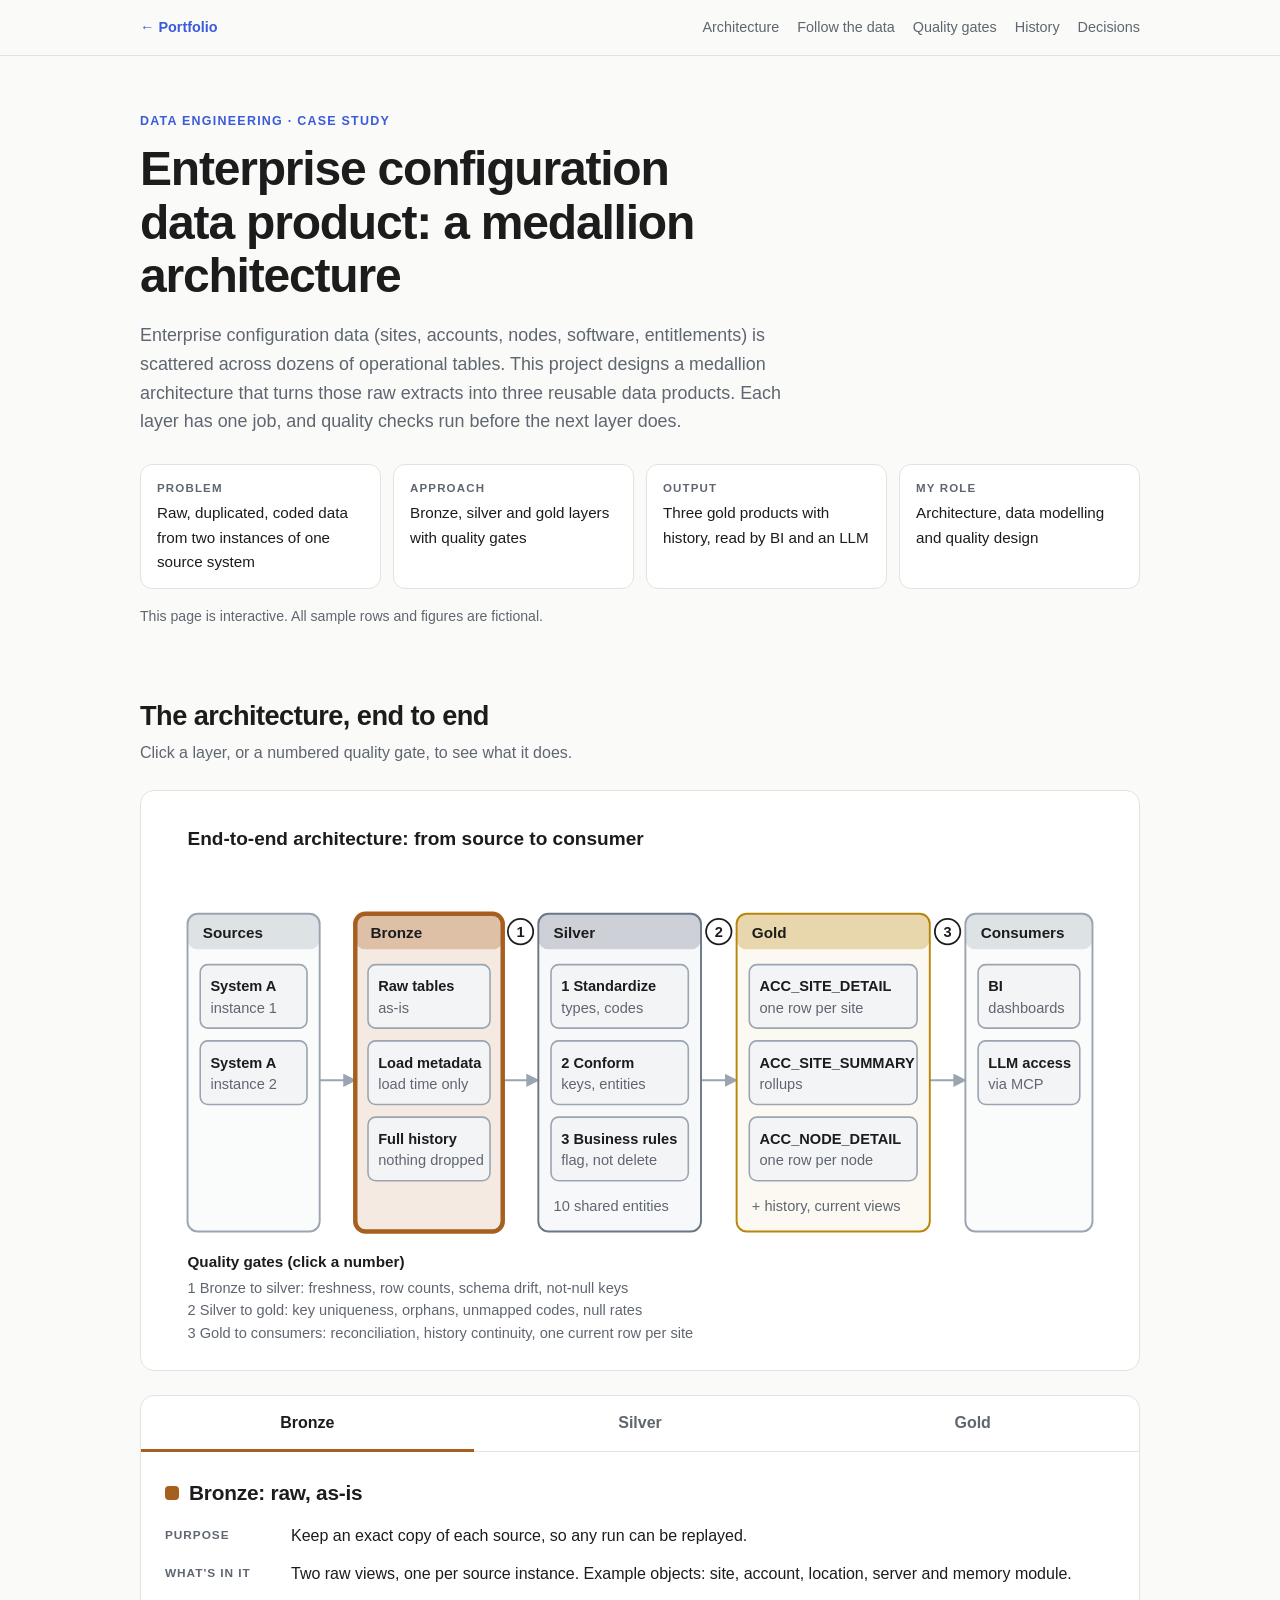
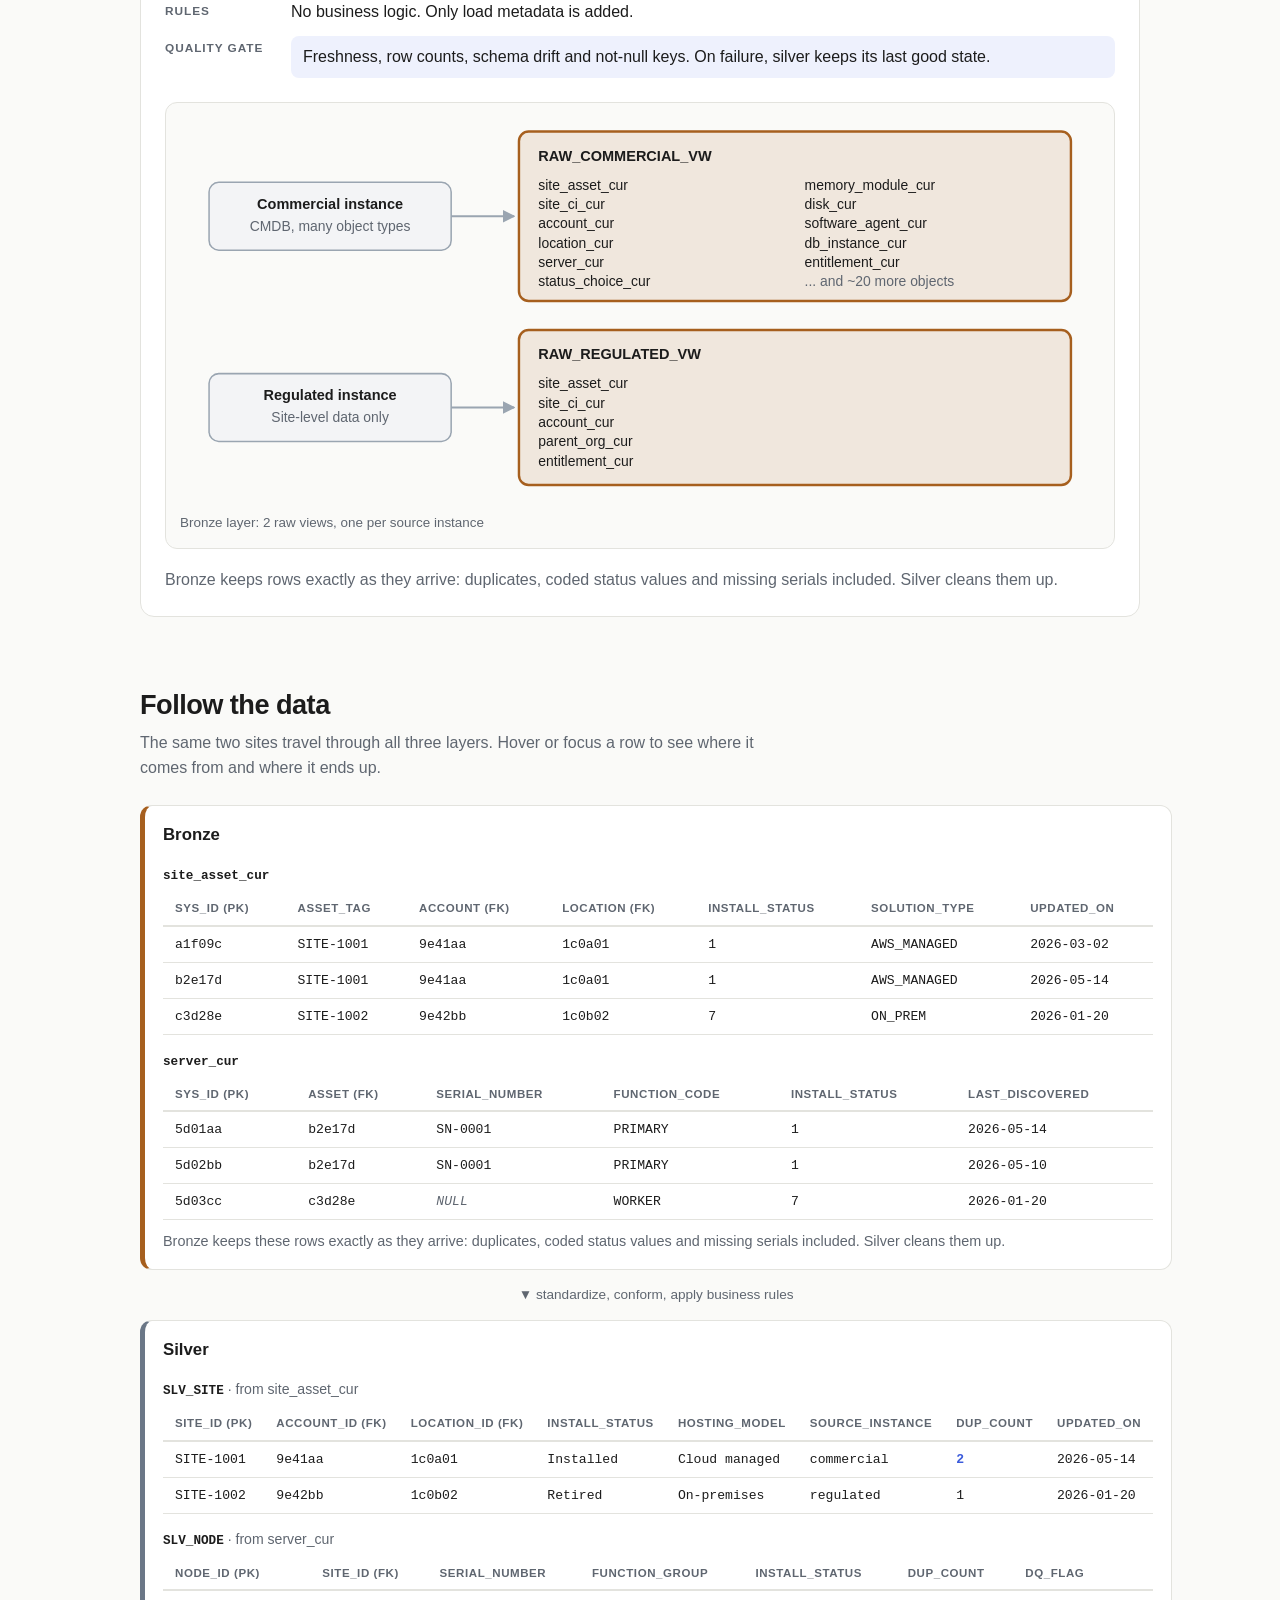
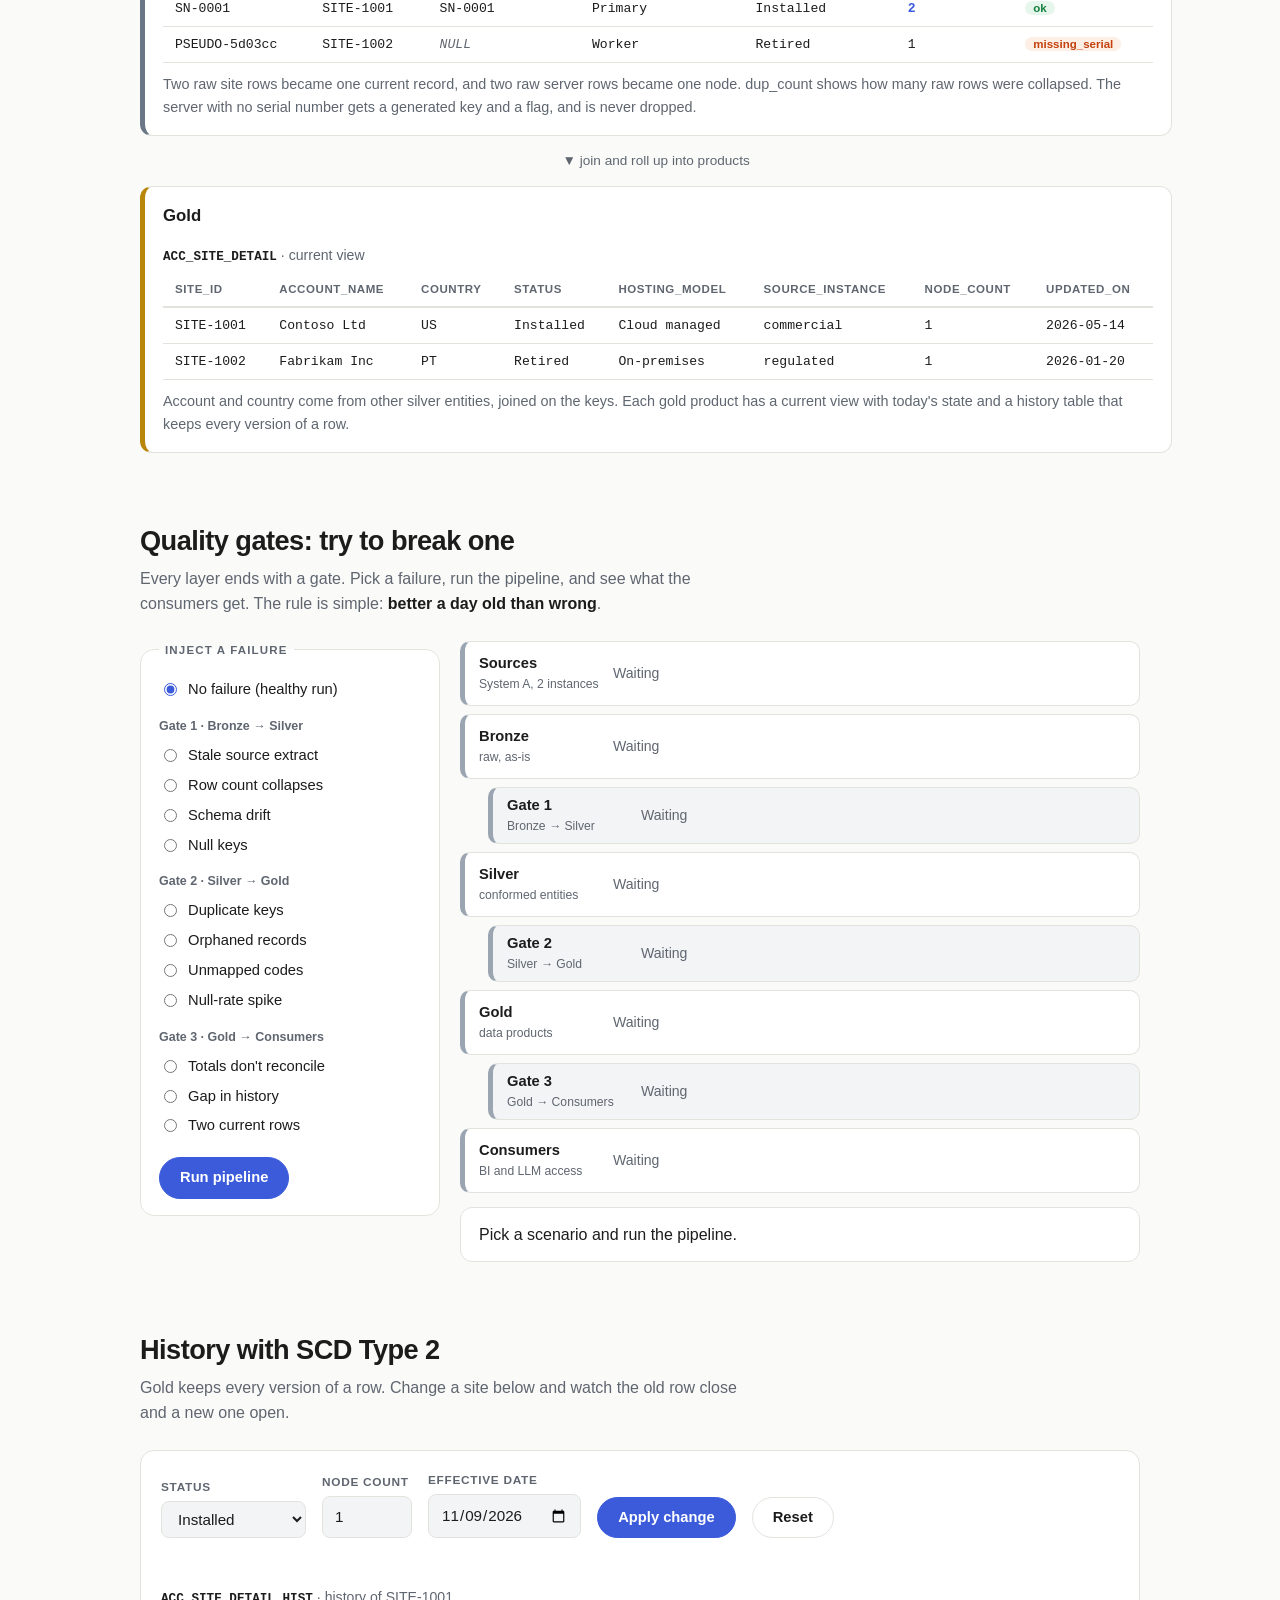
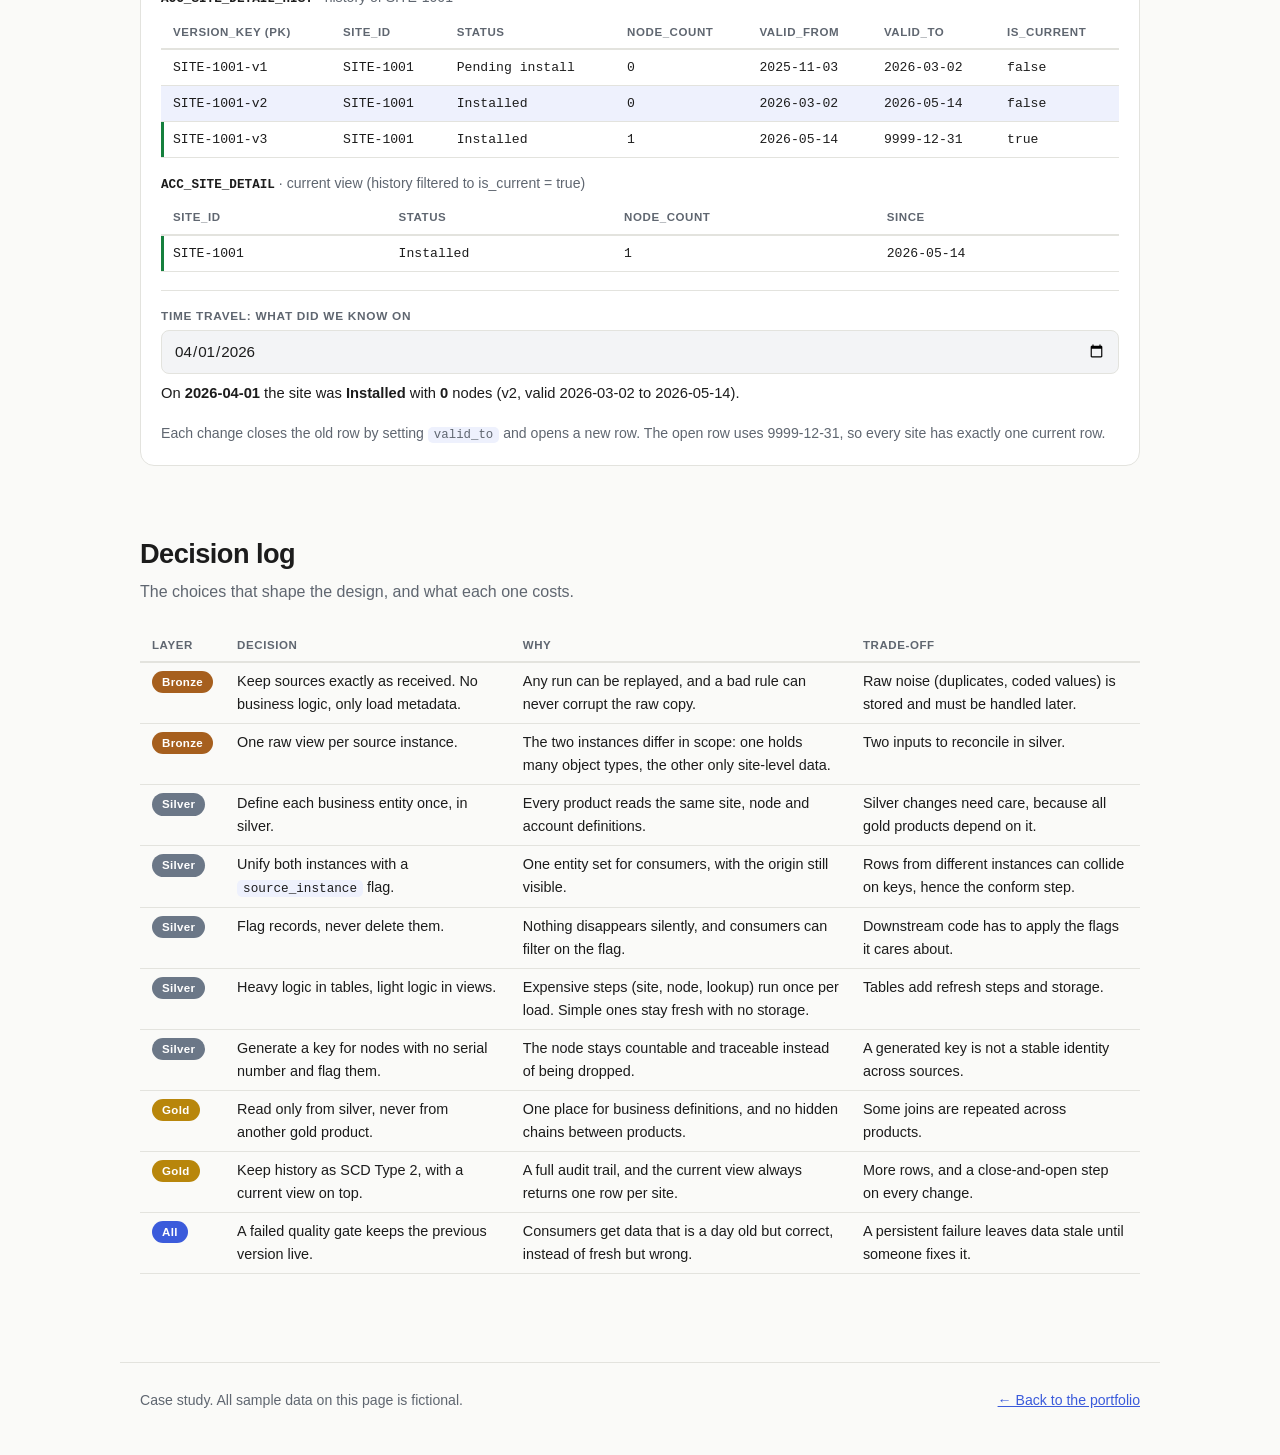
==== projects/medallion-architecture/index.html @ 990da6c5 "Replace Skills with Research and add Medallion case study - Replace the Skills section with a Resear" ====
<!doctype html>
<html lang="en">
<head>
  <meta charset="utf-8">
  <meta name="viewport" content="width=device-width, initial-scale=1">
  <title>Medallion Architecture — Case study</title>
  <meta name="description" content="Case study: a medallion architecture (bronze, silver, gold) that turns raw enterprise configuration data into three reusable data products, with quality gates, SCD Type 2 history and a decision log.">
  <link rel="stylesheet" href="styles.css">
  <script>
    // Use the theme saved on the portfolio before first paint to avoid a flash
    try {
      const t = localStorage.getItem("theme");
      if (t) document.documentElement.dataset.theme = t;
    } catch (e) {}
  </script>
</head>
<body>

<header class="bar">
  <a class="back" href="../../index.html#projects">← Portfolio</a>
  <nav aria-label="Sections">
    <a href="#architecture">Architecture</a>
    <a href="#lineage">Follow the data</a>
    <a href="#gates">Quality gates</a>
    <a href="#history">History</a>
    <a href="#decisions">Decisions</a>
  </nav>
</header>

<main>

  <!-- ===================== Hero ===================== -->
  <section class="hero">
    <p class="kicker">Data engineering · case study</p>
    <h1>Enterprise configuration data product: a medallion architecture</h1>
    <p class="lead">
      Enterprise configuration data (sites, accounts, nodes, software, entitlements) is scattered across dozens of
      operational tables. This project designs a medallion architecture that turns those raw extracts into three
      reusable data products. Each layer has one job, and quality checks run before the next layer does.
    </p>
    <dl class="facts">
      <div><dt>Problem</dt><dd>Raw, duplicated, coded data from two instances of one source system</dd></div>
      <div><dt>Approach</dt><dd>Bronze, silver and gold layers with quality gates</dd></div>
      <div><dt>Output</dt><dd>Three gold products with history, read by BI and an LLM</dd></div>
      <div><dt>My role</dt><dd>Architecture, data modelling and quality design</dd></div>
    </dl>
    <p class="note">This page is interactive. All sample rows and figures are fictional.</p>
  </section>

  <!-- ===================== Architecture ===================== -->
  <section id="architecture">
    <h2>The architecture, end to end</h2>
    <p class="intro">Click a layer, or a numbered quality gate, to see what it does.</p>
    <figure class="diagram-wrap" id="d-e2e"></figure>

    <div class="layer-panel">
      <div class="tabs" role="tablist" aria-label="Layers">
        <button role="tab" id="tab-bronze" data-layer="bronze" aria-selected="true" aria-controls="layer-body">Bronze</button>
        <button role="tab" id="tab-silver" data-layer="silver" aria-selected="false" aria-controls="layer-body">Silver</button>
        <button role="tab" id="tab-gold" data-layer="gold" aria-selected="false" aria-controls="layer-body">Gold</button>
      </div>
      <div id="layer-body" role="tabpanel" aria-labelledby="tab-bronze"></div>
    </div>
  </section>

  <!-- ===================== Lineage ===================== -->
  <section id="lineage">
    <h2>Follow the data</h2>
    <p class="intro">The same two sites travel through all three layers. Hover or focus a row to see where it comes from and where it ends up.</p>

    <div class="lineage" id="lineage-body"></div>
  </section>

  <!-- ===================== Gates ===================== -->
  <section id="gates">
    <h2>Quality gates: try to break one</h2>
    <p class="intro">Every layer ends with a gate. Pick a failure, run the pipeline, and see what the consumers get. The rule is simple: <strong>better a day old than wrong</strong>.</p>

    <div class="sim">
      <fieldset class="scenarios">
        <legend>Inject a failure</legend>
        <div id="scenario-list"></div>
        <div class="sim-actions">
          <button class="btn primary" id="run">Run pipeline</button>
          <button class="btn" id="run-reset" hidden>Reset</button>
        </div>
      </fieldset>

      <div class="pipeline-wrap">
        <ol class="pipeline" id="pipeline" aria-label="Pipeline status"></ol>
        <div class="result" id="gate-result" aria-live="polite">Pick a scenario and run the pipeline.</div>
      </div>
    </div>
  </section>

  <!-- ===================== History ===================== -->
  <section id="history">
    <h2>History with SCD Type 2</h2>
    <p class="intro">Gold keeps every version of a row. Change a site below and watch the old row close and a new one open.</p>

    <div class="scd">
      <form class="scd-form" id="scd-form">
        <label>Status
          <select id="scd-status">
            <option>Pending install</option>
            <option selected>Installed</option>
            <option>Suspended</option>
            <option>Retired</option>
          </select>
        </label>
        <label>Node count
          <input id="scd-nodes" type="number" min="0" max="9" value="1">
        </label>
        <label>Effective date
          <input id="scd-date" type="date" value="2026-11-09">
        </label>
        <button class="btn primary" type="submit">Apply change</button>
        <button class="btn" type="button" id="scd-reset">Reset</button>
      </form>
      <p class="scd-msg" id="scd-msg" aria-live="polite"></p>

      <p class="tbl-title"><strong>ACC_SITE_DETAIL_HIST</strong> · history of SITE-1001</p>
      <div class="table-wrap"><table id="scd-table"></table></div>

      <p class="tbl-title"><strong>ACC_SITE_DETAIL</strong> · current view (history filtered to is_current = true)</p>
      <div class="table-wrap"><table id="scd-current"></table></div>

      <div class="timetravel">
        <label>Time travel: what did we know on
          <input id="tt-date" type="date" value="2026-04-01">
        </label>
        <p id="tt-msg" aria-live="polite"></p>
      </div>

      <p class="note">Each change closes the old row by setting <code>valid_to</code> and opens a new row. The open row uses 9999-12-31, so every site has exactly one current row.</p>
    </div>
  </section>

  <!-- ===================== Decisions ===================== -->
  <section id="decisions">
    <h2>Decision log</h2>
    <p class="intro">The choices that shape the design, and what each one costs.</p>
    <div class="table-wrap">
      <table class="log">
        <thead><tr><th>Layer</th><th>Decision</th><th>Why</th><th>Trade-off</th></tr></thead>
        <tbody>
          <tr><td><span class="pill bronze">Bronze</span></td><td>Keep sources exactly as received. No business logic, only load metadata.</td><td>Any run can be replayed, and a bad rule can never corrupt the raw copy.</td><td>Raw noise (duplicates, coded values) is stored and must be handled later.</td></tr>
          <tr><td><span class="pill bronze">Bronze</span></td><td>One raw view per source instance.</td><td>The two instances differ in scope: one holds many object types, the other only site-level data.</td><td>Two inputs to reconcile in silver.</td></tr>
          <tr><td><span class="pill silver">Silver</span></td><td>Define each business entity once, in silver.</td><td>Every product reads the same site, node and account definitions.</td><td>Silver changes need care, because all gold products depend on it.</td></tr>
          <tr><td><span class="pill silver">Silver</span></td><td>Unify both instances with a <code>source_instance</code> flag.</td><td>One entity set for consumers, with the origin still visible.</td><td>Rows from different instances can collide on keys, hence the conform step.</td></tr>
          <tr><td><span class="pill silver">Silver</span></td><td>Flag records, never delete them.</td><td>Nothing disappears silently, and consumers can filter on the flag.</td><td>Downstream code has to apply the flags it cares about.</td></tr>
          <tr><td><span class="pill silver">Silver</span></td><td>Heavy logic in tables, light logic in views.</td><td>Expensive steps (site, node, lookup) run once per load. Simple ones stay fresh with no storage.</td><td>Tables add refresh steps and storage.</td></tr>
          <tr><td><span class="pill silver">Silver</span></td><td>Generate a key for nodes with no serial number and flag them.</td><td>The node stays countable and traceable instead of being dropped.</td><td>A generated key is not a stable identity across sources.</td></tr>
          <tr><td><span class="pill gold">Gold</span></td><td>Read only from silver, never from another gold product.</td><td>One place for business definitions, and no hidden chains between products.</td><td>Some joins are repeated across products.</td></tr>
          <tr><td><span class="pill gold">Gold</span></td><td>Keep history as SCD Type 2, with a current view on top.</td><td>A full audit trail, and the current view always returns one row per site.</td><td>More rows, and a close-and-open step on every change.</td></tr>
          <tr><td><span class="pill all">All</span></td><td>A failed quality gate keeps the previous version live.</td><td>Consumers get data that is a day old but correct, instead of fresh but wrong.</td><td>A persistent failure leaves data stale until someone fixes it.</td></tr>
        </tbody>
      </table>
    </div>
  </section>

</main>

<footer class="end">
  <p>Case study. All sample data on this page is fictional.</p>
  <p><a href="../../index.html#projects">← Back to the portfolio</a></p>
</footer>

<script src="app.js"></script>
</body>
</html>
---- projects/medallion-architecture/styles.css ----
:root {
  --bg: #fafaf8;
  --surface: #ffffff;
  --surface-2: #f3f4f6;
  --text: #1c1c1c;
  --muted: #5f6670;
  --border: #e3e3de;
  --edge: #9aa5b1;
  --accent: #3b5bdb;
  --accent-soft: #eef1fd;
  --bronze: #a65f1e;
  --silver: #6b7787;
  --gold: #b8860b;
  --ok: #15803d;
  --ok-soft: #e7f6ec;
  --bad: #c2410c;
  --bad-soft: #fdeee6;
  --sans: -apple-system, BlinkMacSystemFont, "Segoe UI", Inter, Roboto, sans-serif;
  --mono: ui-monospace, SFMono-Regular, Menlo, Consolas, monospace;
}
@media (prefers-color-scheme: dark) {
  :root:not([data-theme="light"]) {
    --bg: #0f1115; --surface: #171a21; --surface-2: #1e222b; --text: #e8e8e6; --muted: #9aa0aa;
    --border: #272b34; --edge: #5b6574; --accent: #7c9bff; --accent-soft: #1a2038;
    --bronze: #d9954f; --silver: #a3afbe; --gold: #e5bc45;
    --ok: #4ade80; --ok-soft: #12281b; --bad: #fb923c; --bad-soft: #2b1b12;
  }
}
:root[data-theme="dark"] {
  --bg: #0f1115; --surface: #171a21; --surface-2: #1e222b; --text: #e8e8e6; --muted: #9aa0aa;
  --border: #272b34; --edge: #5b6574; --accent: #7c9bff; --accent-soft: #1a2038;
  --bronze: #d9954f; --silver: #a3afbe; --gold: #e5bc45;
  --ok: #4ade80; --ok-soft: #12281b; --bad: #fb923c; --bad-soft: #2b1b12;
}

* { box-sizing: border-box; }
html { scroll-behavior: smooth; scroll-padding-top: 76px; }
body { margin: 0; background: var(--bg); color: var(--text); font-family: var(--sans); line-height: 1.6; }
h1, h2, h3, p, dl, dd, ol, ul, figure, fieldset { margin: 0; padding: 0; }
a { color: var(--accent); }
button, select, input { font: inherit; color: inherit; }
button { cursor: pointer; }
:focus-visible { outline: 2px solid var(--accent); outline-offset: 2px; }
code { font-family: var(--mono); font-size: .88em; background: var(--accent-soft); padding: 1px 6px; border-radius: 5px; }

/* ---------- Top bar ---------- */
.bar {
  position: sticky; top: 0; z-index: 20; height: 56px;
  padding: 0 max(20px, calc((100% - 1040px) / 2 + 20px));
  display: flex; align-items: center; justify-content: space-between; gap: 16px;
  background: color-mix(in srgb, var(--bg) 88%, transparent); backdrop-filter: blur(10px);
  border-bottom: 1px solid var(--border); font-size: .9rem;
}
.bar a { text-decoration: none; }
.bar .back { font-weight: 600; white-space: nowrap; }
.bar nav { display: flex; gap: 18px; overflow-x: auto; }
.bar nav a { color: var(--muted); white-space: nowrap; }
.bar nav a:hover { color: var(--accent); }

main { max-width: 1040px; margin: 0 auto; padding: 0 20px 40px; }
section { padding: 64px 0 8px; }
h2 { font-size: 1.7rem; letter-spacing: -.02em; line-height: 1.2; }
.intro { color: var(--muted); margin: 8px 0 24px; max-width: 70ch; }
.intro strong { color: var(--text); }
.note { color: var(--muted); font-size: .88rem; margin-top: 16px; }

/* ---------- Hero ---------- */
.hero { padding-top: 56px; }
.kicker { font-size: .78rem; letter-spacing: .1em; text-transform: uppercase; font-weight: 700; color: var(--accent); }
h1 { font-size: clamp(1.9rem, 5vw, 3rem); line-height: 1.12; letter-spacing: -.025em; margin: 10px 0 18px; max-width: 22ch; }
.lead { font-size: 1.12rem; color: var(--muted); max-width: 68ch; }
.facts { display: grid; grid-template-columns: repeat(auto-fit, minmax(210px, 1fr)); gap: 12px; margin-top: 28px; }
.facts div { background: var(--surface); border: 1px solid var(--border); border-radius: 12px; padding: 14px 16px; }
.facts dt { font-size: .72rem; letter-spacing: .1em; text-transform: uppercase; color: var(--muted); font-weight: 700; margin-bottom: 4px; }
.facts dd { font-size: .95rem; }

/* ---------- Diagrams ---------- */
.diagram-wrap { background: var(--surface); border: 1px solid var(--border); border-radius: 14px; padding: 16px; }
.diagram { width: 100%; height: auto; display: block; }
.diagram text { font-family: var(--sans); fill: var(--text); }
.diagram text.q { fill: var(--muted); }
.diagram .box { fill: var(--surface-2); stroke: var(--edge); stroke-width: 1.25; }
.diagram .dash { stroke-dasharray: 5 4; }
.diagram .hub { stroke: var(--accent); stroke-width: 2; }
.diagram .raw { fill: color-mix(in srgb, var(--bronze) 12%, transparent); stroke: var(--bronze); stroke-width: 2; }
.diagram .ghost { fill: color-mix(in srgb, var(--bronze) 7%, transparent); stroke: var(--bronze); stroke-opacity: .45; stroke-dasharray: 3 3; }
.diagram .line { fill: none; stroke: var(--edge); stroke-width: 1.5; }
.diagram .arrow { fill: var(--edge); }

.lay { --c: var(--edge); cursor: pointer; }
.lay-bronze { --c: var(--bronze); } .lay-silver { --c: var(--silver); } .lay-gold { --c: var(--gold); }
.lay .colbg { fill: var(--c); opacity: .05; }
.lay .col { fill: none; stroke: var(--c); stroke-width: 1.5; }
.lay .head { fill: var(--c); opacity: .3; }
.lay:hover .col { stroke-width: 2.5; }
.lay.is-sel .col { stroke-width: 3.5; }
.lay.is-sel .colbg { opacity: .13; }
.gate { cursor: pointer; }
.gate circle { fill: var(--surface); stroke: var(--text); stroke-width: 1.4; }
.gate:hover circle, .gate.is-sel circle { fill: var(--accent); stroke: var(--accent); }
.gate:hover text, .gate.is-sel text { fill: #fff; }
.diagram g:focus-visible { outline: none; }
.diagram g:focus-visible > .col, .diagram g:focus-visible > circle { stroke: var(--accent); stroke-width: 4; }

.pair .box { transition: stroke .15s, fill .15s; }
.pair.hl .box { stroke: var(--accent); stroke-width: 2.2; fill: var(--accent-soft); }

/* ---------- Layer panel ---------- */
.layer-panel { margin-top: 24px; background: var(--surface); border: 1px solid var(--border); border-radius: 14px; overflow: hidden; }
.tabs { display: flex; border-bottom: 1px solid var(--border); }
.tabs button { flex: 1; background: none; border: 0; padding: 14px 10px; font-weight: 700; color: var(--muted); border-bottom: 3px solid transparent; margin-bottom: -1px; }
.tabs button:hover { color: var(--text); }
.tabs button[aria-selected="true"] { color: var(--text); border-bottom-color: var(--c, var(--accent)); }
.tabs button[data-layer="bronze"] { --c: var(--bronze); } .tabs button[data-layer="silver"] { --c: var(--silver); } .tabs button[data-layer="gold"] { --c: var(--gold); }
#layer-body { padding: 24px; }
.layer-title { font-size: 1.3rem; letter-spacing: -.01em; margin-bottom: 14px; display: flex; align-items: center; gap: 10px; }
.layer-title i { width: 14px; height: 14px; border-radius: 4px; background: var(--c); display: inline-block; }
.layer-facts { display: grid; gap: 12px; }
.layer-facts div { display: grid; grid-template-columns: 110px minmax(0, 1fr); gap: 16px; }
.layer-facts dt { font-size: .74rem; letter-spacing: .08em; text-transform: uppercase; color: var(--muted); font-weight: 700; padding-top: 3px; }
.layer-facts ol { padding-left: 20px; margin-top: 6px; display: grid; gap: 4px; }
.layer-facts .gate-row { background: var(--accent-soft); border-radius: 8px; padding: 8px 12px; }
.layer-figs { display: grid; gap: 20px; margin-top: 24px; }
.layer-figs figure { background: var(--bg); border: 1px solid var(--border); border-radius: 12px; padding: 14px; }
.layer-figs figcaption { font-size: .84rem; color: var(--muted); margin-top: 8px; }
.layer-after { margin-top: 18px; color: var(--muted); }

/* ---------- Lineage ---------- */
.lineage { display: grid; gap: 14px; }
.stage { background: var(--surface); border: 1px solid var(--border); border-left: 5px solid var(--c); border-radius: 12px; padding: 16px 18px; }
.stage[data-s="bronze"] { --c: var(--bronze); } .stage[data-s="silver"] { --c: var(--silver); } .stage[data-s="gold"] { --c: var(--gold); }
.stage h3 { font-size: 1.05rem; margin-bottom: 4px; }
.stage .cap { color: var(--muted); font-size: .9rem; margin-top: 10px; }
.arrow-row { text-align: center; color: var(--muted); font-size: .85rem; }
.tbl-title { font-size: .88rem; margin: 14px 0 6px; color: var(--muted); }
.tbl-title strong { color: var(--text); font-family: var(--mono); font-size: .9em; }
.table-wrap { overflow-x: auto; }
table { border-collapse: collapse; width: 100%; font-size: .86rem; font-variant-numeric: tabular-nums; }
th, td { text-align: left; padding: 7px 12px; border-bottom: 1px solid var(--border); white-space: nowrap; }
th { font-size: .72rem; letter-spacing: .05em; text-transform: uppercase; color: var(--muted); border-bottom: 2px solid var(--border); font-family: var(--sans); }
td { font-family: var(--mono); font-size: .82rem; }
tr[data-k] { cursor: default; transition: background .12s; }
tr.hl td { background: var(--accent-soft); }
td.null { color: var(--muted); font-style: italic; }
.tag { font-family: var(--sans); font-size: .72rem; font-weight: 700; padding: 1px 8px; border-radius: 99px; background: var(--bad-soft); color: var(--bad); }
.tag.ok { background: var(--ok-soft); color: var(--ok); }
.cnt { font-weight: 800; color: var(--accent); }

/* ---------- Buttons ---------- */
.btn { background: var(--surface); border: 1px solid var(--border); border-radius: 999px; padding: 8px 20px; font-weight: 600; font-size: .92rem; }
.btn:hover { border-color: var(--accent); }
.btn.primary { background: var(--accent); border-color: var(--accent); color: #fff; }
.btn:disabled { opacity: .5; cursor: not-allowed; }

/* ---------- Gate simulator ---------- */
.sim { display: grid; grid-template-columns: minmax(0, 300px) minmax(0, 1fr); gap: 20px; align-items: start; }
.scenarios { background: var(--surface); border: 1px solid var(--border); border-radius: 14px; padding: 16px 18px; min-width: 0; }
.scenarios legend { font-size: .72rem; letter-spacing: .1em; text-transform: uppercase; font-weight: 700; color: var(--muted); padding: 0 6px; }
.sc-group { margin-top: 12px; }
.sc-group h4 { margin: 0 0 4px; font-size: .78rem; color: var(--muted); font-weight: 700; }
.sc { display: flex; gap: 8px; align-items: flex-start; padding: 5px 0; font-size: .92rem; cursor: pointer; line-height: 1.35; }
.sc input { margin-top: 3px; accent-color: var(--accent); }
.sim-actions { display: flex; gap: 10px; margin-top: 16px; }
.pipeline-wrap { min-width: 0; }
.pipeline { list-style: none; display: grid; gap: 8px; counter-reset: st; }
.st { display: grid; grid-template-columns: 120px minmax(0, 1fr); gap: 14px; align-items: center; background: var(--surface); border: 1px solid var(--border); border-left: 5px solid var(--edge); border-radius: 10px; padding: 10px 14px; transition: background .25s, border-color .25s; }
.st.gate-st { margin-left: 28px; padding: 6px 14px; background: var(--surface-2); }
.st .nm { font-weight: 700; font-size: .92rem; }
.st .nm small { display: block; font-weight: 500; color: var(--muted); font-size: .76rem; }
.st .sx { font-size: .88rem; color: var(--muted); }
.st.ok { border-left-color: var(--ok); } .st.ok .sx { color: var(--text); }
.st.fail { border-left-color: var(--bad); background: var(--bad-soft); } .st.fail .sx { color: var(--bad); font-weight: 700; }
.st.held { border-left-color: var(--gold); } .st.held .sx { color: var(--text); }
.st.run { border-left-color: var(--accent); }
.result { margin-top: 14px; background: var(--surface); border: 1px solid var(--border); border-radius: 12px; padding: 14px 18px; }
.result.ok { border-color: var(--ok); background: var(--ok-soft); }
.result.bad { border-color: var(--bad); background: var(--bad-soft); }
.result b { display: block; margin-bottom: 4px; }
.checks { list-style: none; display: flex; flex-wrap: wrap; gap: 6px; margin-top: 8px; }
.checks li { font-size: .78rem; padding: 2px 10px; border-radius: 99px; background: var(--surface); border: 1px solid var(--border); }
.checks li.ok::before { content: "✓ "; color: var(--ok); font-weight: 800; }
.checks li.x { border-color: var(--bad); color: var(--bad); font-weight: 700; }
.checks li.x::before { content: "✗ "; }

/* ---------- SCD2 ---------- */
.scd { background: var(--surface); border: 1px solid var(--border); border-radius: 14px; padding: 20px; }
.scd-form { display: flex; flex-wrap: wrap; gap: 12px 16px; align-items: flex-end; }
.scd-form label, .timetravel label { display: grid; gap: 4px; font-size: .74rem; letter-spacing: .06em; text-transform: uppercase; font-weight: 700; color: var(--muted); }
.scd-form select, .scd-form input, .timetravel input { border: 1px solid var(--border); background: var(--surface-2); border-radius: 8px; padding: 8px 12px; text-transform: none; letter-spacing: 0; font-weight: 500; color: var(--text); font-size: .95rem; }
.scd-form input[type="number"] { width: 90px; }
.scd-msg { margin-top: 12px; min-height: 1.5em; font-size: .92rem; }
.scd-msg.bad { color: var(--bad); }
tr.new td { animation: flash 1.6s ease-out; }
@keyframes flash { from { background: color-mix(in srgb, var(--accent) 30%, transparent); } to { background: transparent; } }
tr.cur td:first-child { box-shadow: inset 3px 0 0 var(--ok); }
tr.tt td { background: var(--accent-soft); }
.timetravel { margin-top: 18px; padding-top: 16px; border-top: 1px solid var(--border); }
.timetravel p { margin-top: 8px; font-size: .92rem; }

/* ---------- Decision log ---------- */
.log td { white-space: normal; font-family: var(--sans); font-size: .9rem; vertical-align: top; min-width: 150px; }
.log td:first-child { min-width: 80px; }
.log code { white-space: nowrap; }
.pill { font-size: .72rem; font-weight: 800; padding: 2px 10px; border-radius: 99px; color: #fff; display: inline-block; letter-spacing: .03em; }
.pill.bronze { background: var(--bronze); } .pill.silver { background: var(--silver); } .pill.gold { background: var(--gold); } .pill.all { background: var(--accent); }
[data-theme="dark"] .pill, :root:not([data-theme="light"]) .pill { color: #10131a; }
@media (prefers-color-scheme: light) { :root:not([data-theme="dark"]) .pill { color: #fff; } }

.end { max-width: 1040px; margin: 40px auto 0; padding: 26px 20px 50px; border-top: 1px solid var(--border); color: var(--muted); font-size: .88rem; display: flex; justify-content: space-between; flex-wrap: wrap; gap: 8px; }
.end p { margin: 0; }

@media (max-width: 860px) {
  .sim { grid-template-columns: minmax(0, 1fr); }
  .layer-facts div { grid-template-columns: minmax(0, 1fr); gap: 2px; }
  .bar nav a:nth-child(n+4) { display: none; }
}
@media (max-width: 760px) {
  /* keep diagram text readable: let the diagram scroll sideways inside its box */
  .diagram-wrap, .layer-figs figure { overflow-x: auto; }
  .diagram { min-width: 640px; }
}
@media (max-width: 560px) {
  main { padding: 0 14px 30px; }
  #layer-body { padding: 16px; }
  .st { grid-template-columns: minmax(0, 1fr); gap: 2px; }
  .st.gate-st { margin-left: 14px; }
  .diagram-wrap { padding: 8px; }
  .bar nav { display: none; }
}
@media (prefers-reduced-motion: reduce) { * { transition: none !important; animation: none !important; } }
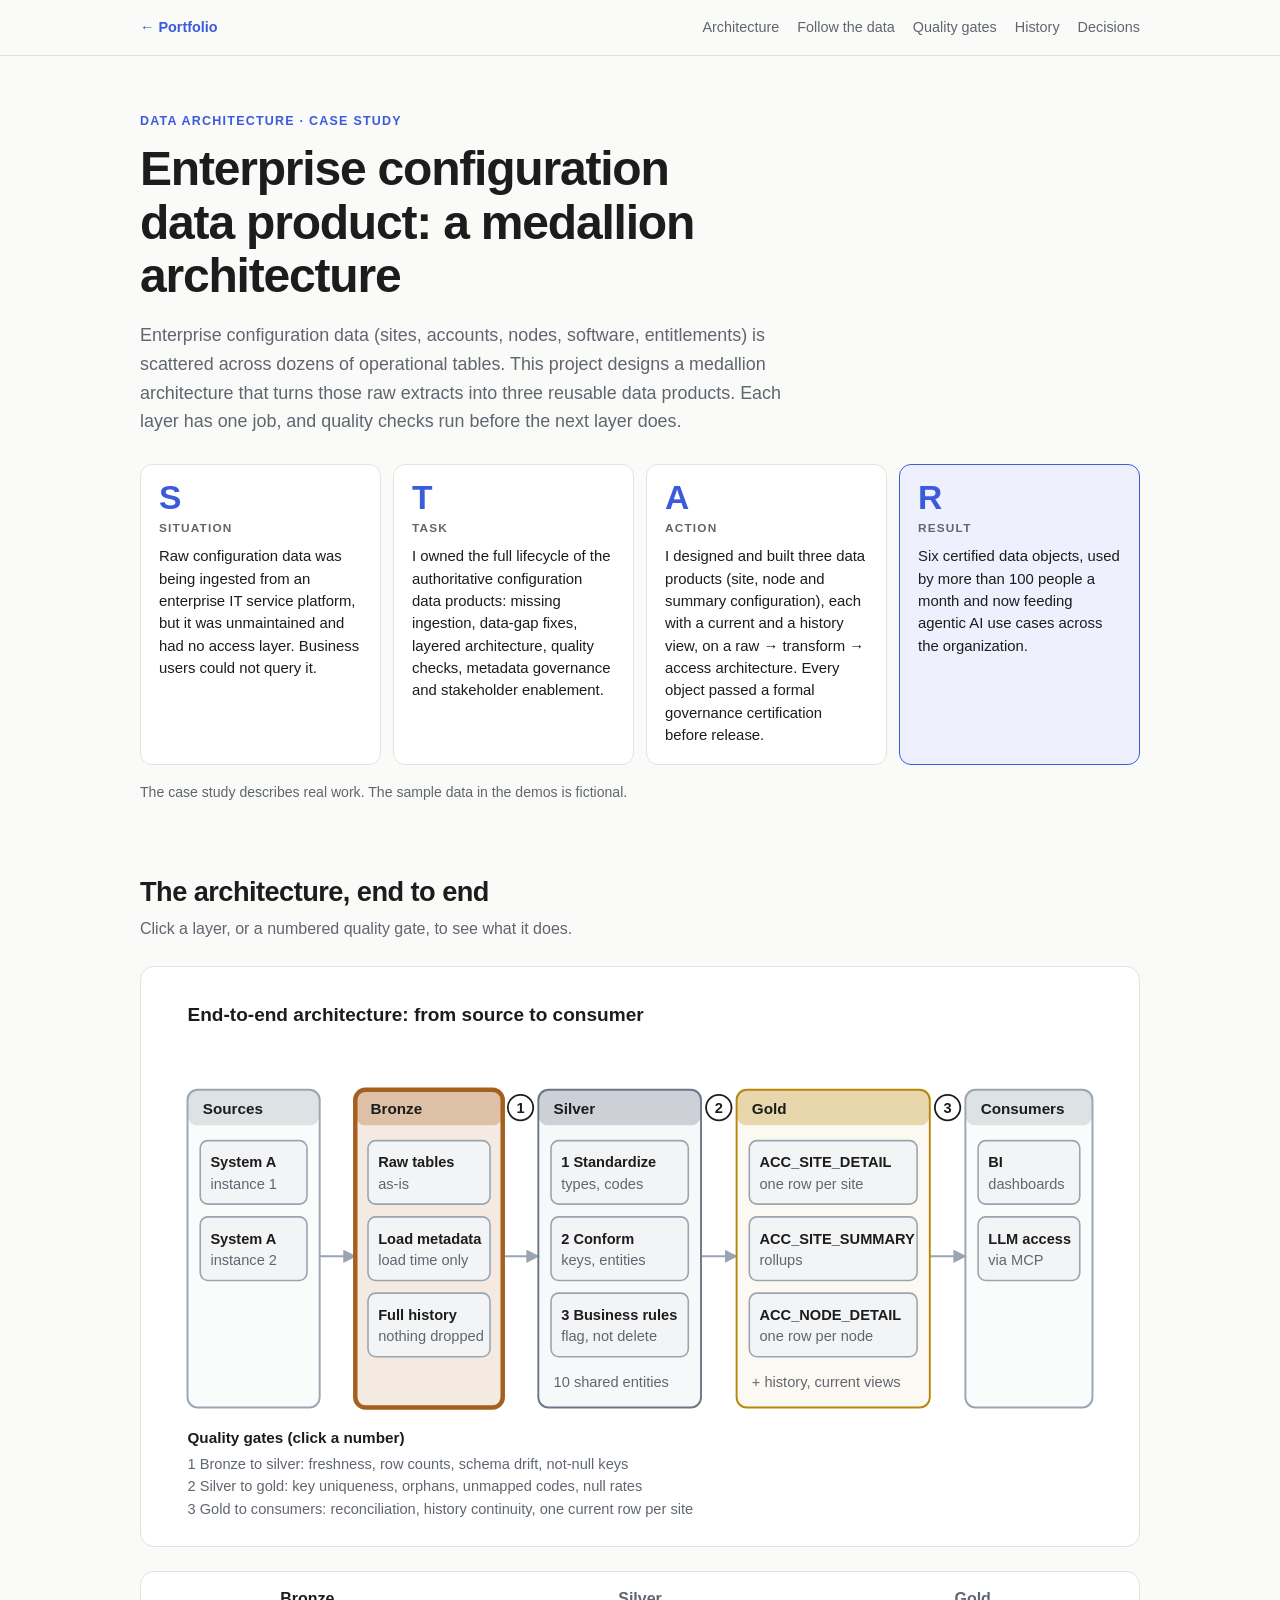
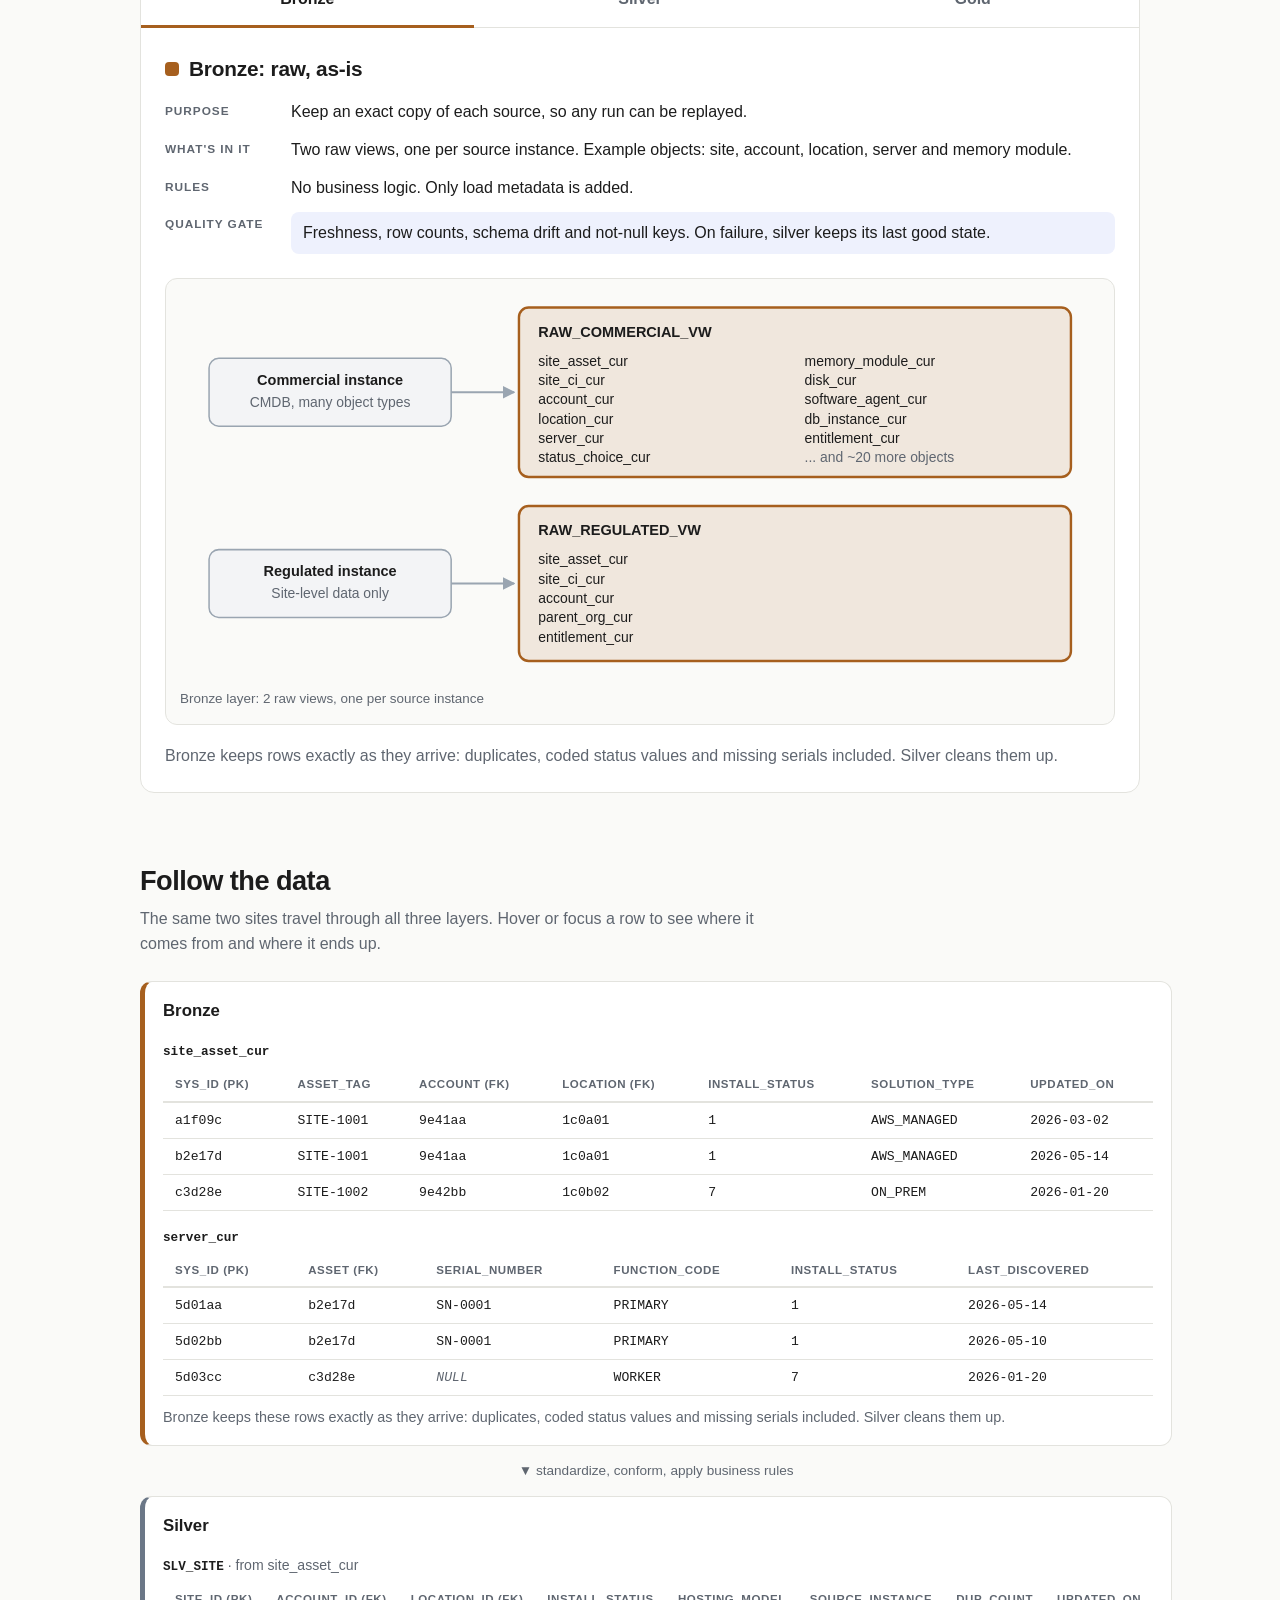
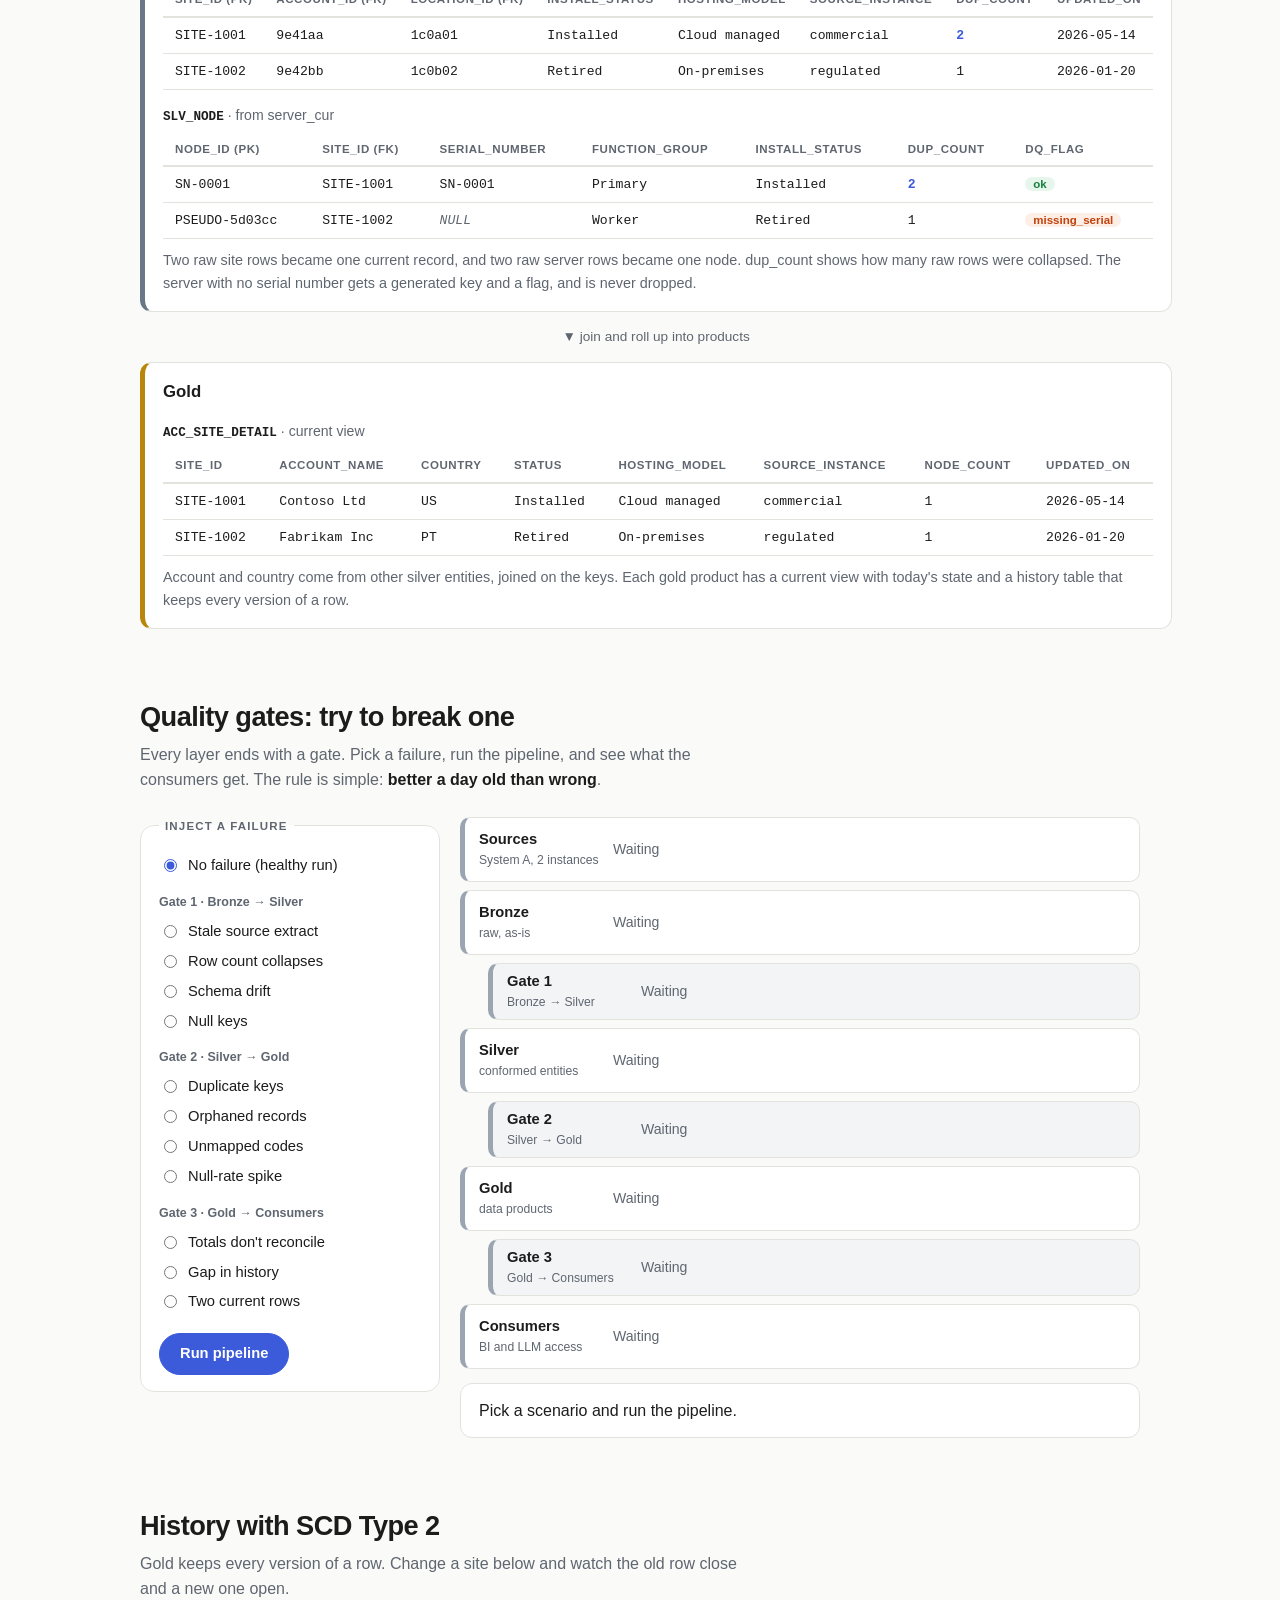
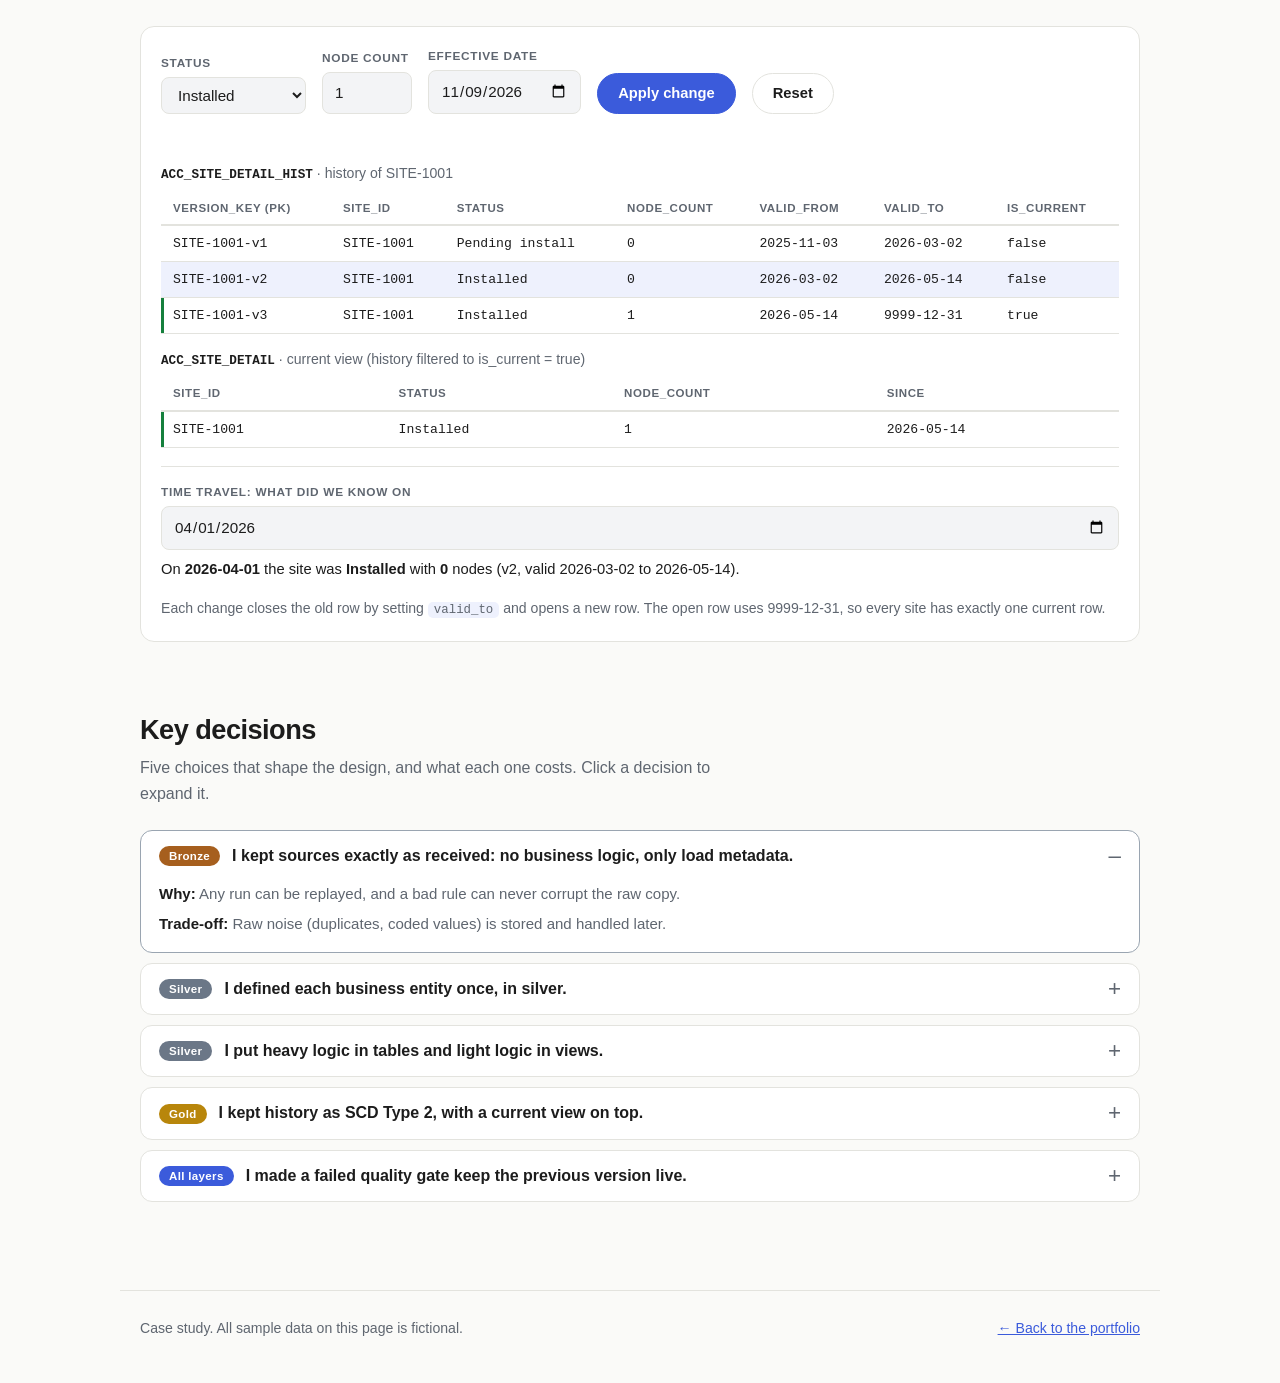
==== commit 43f56556: "Rework case study hero as STAR and condense key decisions - Replace the four fact cards with Situati" ====
--- a/projects/medallion-architecture/index.html
+++ b/projects/medallion-architecture/index.html
@@ -5,7 +5,7 @@
   <meta name="viewport" content="width=device-width, initial-scale=1">
   <title>Medallion Architecture — Case study</title>
   <meta name="description" content="Case study: a medallion architecture (bronze, silver, gold) that turns raw enterprise configuration data into three reusable data products, with quality gates, SCD Type 2 history and a decision log.">
-  <link rel="stylesheet" href="styles.css">
+  <link rel="stylesheet" href="styles.css?v=20261113b">
   <script>
     // Use the theme saved on the portfolio before first paint to avoid a flash
     try {
@@ -31,20 +31,36 @@
 
   <!-- ===================== Hero ===================== -->
   <section class="hero">
-    <p class="kicker">Data engineering · case study</p>
+    <p class="kicker">Data architecture · case study</p>
     <h1>Enterprise configuration data product: a medallion architecture</h1>
     <p class="lead">
       Enterprise configuration data (sites, accounts, nodes, software, entitlements) is scattered across dozens of
       operational tables. This project designs a medallion architecture that turns those raw extracts into three
       reusable data products. Each layer has one job, and quality checks run before the next layer does.
     </p>
-    <dl class="facts">
-      <div><dt>Problem</dt><dd>Raw, duplicated, coded data from two instances of one source system</dd></div>
-      <div><dt>Approach</dt><dd>Bronze, silver and gold layers with quality gates</dd></div>
-      <div><dt>Output</dt><dd>Three gold products with history, read by BI and an LLM</dd></div>
-      <div><dt>My role</dt><dd>Architecture, data modelling and quality design</dd></div>
-    </dl>
-    <p class="note">This page is interactive. All sample rows and figures are fictional.</p>
+    <ol class="star" aria-label="Situation, Task, Action, Result">
+      <li>
+        <span class="star-letter" aria-hidden="true">S</span>
+        <h3>Situation</h3>
+        <p>Raw configuration data was being ingested from an enterprise IT service platform, but it was unmaintained and had no access layer. Business users could not query it.</p>
+      </li>
+      <li>
+        <span class="star-letter" aria-hidden="true">T</span>
+        <h3>Task</h3>
+        <p>I owned the full lifecycle of the authoritative configuration data products: missing ingestion, data-gap fixes, layered architecture, quality checks, metadata governance and stakeholder enablement.</p>
+      </li>
+      <li>
+        <span class="star-letter" aria-hidden="true">A</span>
+        <h3>Action</h3>
+        <p>I designed and built three data products (site, node and summary configuration), each with a current and a history view, on a raw → transform → access architecture. Every object passed a formal governance certification before release.</p>
+      </li>
+      <li class="star-result">
+        <span class="star-letter" aria-hidden="true">R</span>
+        <h3>Result</h3>
+        <p>Six certified data objects, used by more than 100 people a month and now feeding agentic AI use cases across the organization.</p>
+      </li>
+    </ol>
+    <p class="note">The case study describes real work. The sample data in the demos is fictional.</p>
   </section>
 
   <!-- ===================== Architecture ===================== -->
@@ -138,24 +154,44 @@
 
   <!-- ===================== Decisions ===================== -->
   <section id="decisions">
-    <h2>Decision log</h2>
-    <p class="intro">The choices that shape the design, and what each one costs.</p>
-    <div class="table-wrap">
-      <table class="log">
-        <thead><tr><th>Layer</th><th>Decision</th><th>Why</th><th>Trade-off</th></tr></thead>
-        <tbody>
-          <tr><td><span class="pill bronze">Bronze</span></td><td>Keep sources exactly as received. No business logic, only load metadata.</td><td>Any run can be replayed, and a bad rule can never corrupt the raw copy.</td><td>Raw noise (duplicates, coded values) is stored and must be handled later.</td></tr>
-          <tr><td><span class="pill bronze">Bronze</span></td><td>One raw view per source instance.</td><td>The two instances differ in scope: one holds many object types, the other only site-level data.</td><td>Two inputs to reconcile in silver.</td></tr>
-          <tr><td><span class="pill silver">Silver</span></td><td>Define each business entity once, in silver.</td><td>Every product reads the same site, node and account definitions.</td><td>Silver changes need care, because all gold products depend on it.</td></tr>
-          <tr><td><span class="pill silver">Silver</span></td><td>Unify both instances with a <code>source_instance</code> flag.</td><td>One entity set for consumers, with the origin still visible.</td><td>Rows from different instances can collide on keys, hence the conform step.</td></tr>
-          <tr><td><span class="pill silver">Silver</span></td><td>Flag records, never delete them.</td><td>Nothing disappears silently, and consumers can filter on the flag.</td><td>Downstream code has to apply the flags it cares about.</td></tr>
-          <tr><td><span class="pill silver">Silver</span></td><td>Heavy logic in tables, light logic in views.</td><td>Expensive steps (site, node, lookup) run once per load. Simple ones stay fresh with no storage.</td><td>Tables add refresh steps and storage.</td></tr>
-          <tr><td><span class="pill silver">Silver</span></td><td>Generate a key for nodes with no serial number and flag them.</td><td>The node stays countable and traceable instead of being dropped.</td><td>A generated key is not a stable identity across sources.</td></tr>
-          <tr><td><span class="pill gold">Gold</span></td><td>Read only from silver, never from another gold product.</td><td>One place for business definitions, and no hidden chains between products.</td><td>Some joins are repeated across products.</td></tr>
-          <tr><td><span class="pill gold">Gold</span></td><td>Keep history as SCD Type 2, with a current view on top.</td><td>A full audit trail, and the current view always returns one row per site.</td><td>More rows, and a close-and-open step on every change.</td></tr>
-          <tr><td><span class="pill all">All</span></td><td>A failed quality gate keeps the previous version live.</td><td>Consumers get data that is a day old but correct, instead of fresh but wrong.</td><td>A persistent failure leaves data stale until someone fixes it.</td></tr>
-        </tbody>
-      </table>
+    <h2>Key decisions</h2>
+    <p class="intro">Five choices that shape the design, and what each one costs. Click a decision to expand it.</p>
+    <div class="decisions">
+      <details class="decision" open>
+        <summary><span class="pill bronze">Bronze</span><span>I kept sources exactly as received: no business logic, only load metadata.</span></summary>
+        <div class="decision-body">
+          <p><b>Why:</b> Any run can be replayed, and a bad rule can never corrupt the raw copy.</p>
+          <p><b>Trade-off:</b> Raw noise (duplicates, coded values) is stored and handled later.</p>
+        </div>
+      </details>
+      <details class="decision">
+        <summary><span class="pill silver">Silver</span><span>I defined each business entity once, in silver.</span></summary>
+        <div class="decision-body">
+          <p><b>Why:</b> Every product reads the same site, node and account definitions.</p>
+          <p><b>Trade-off:</b> Silver changes need care, because every gold product depends on it.</p>
+        </div>
+      </details>
+      <details class="decision">
+        <summary><span class="pill silver">Silver</span><span>I put heavy logic in tables and light logic in views.</span></summary>
+        <div class="decision-body">
+          <p><b>Why:</b> Expensive steps (site, node, lookup) run once per load, while simple ones stay fresh with no storage.</p>
+          <p><b>Trade-off:</b> Tables add refresh steps and storage.</p>
+        </div>
+      </details>
+      <details class="decision">
+        <summary><span class="pill gold">Gold</span><span>I kept history as SCD Type 2, with a current view on top.</span></summary>
+        <div class="decision-body">
+          <p><b>Why:</b> A full audit trail, and the current view always returns one row per site.</p>
+          <p><b>Trade-off:</b> More rows, and a close-and-open step on every change.</p>
+        </div>
+      </details>
+      <details class="decision">
+        <summary><span class="pill all">All layers</span><span>I made a failed quality gate keep the previous version live.</span></summary>
+        <div class="decision-body">
+          <p><b>Why:</b> Consumers get data that is a day old but correct, instead of fresh but wrong.</p>
+          <p><b>Trade-off:</b> A persistent failure leaves data stale until someone fixes it.</p>
+        </div>
+      </details>
     </div>
   </section>
 
--- a/projects/medallion-architecture/styles.css
+++ b/projects/medallion-architecture/styles.css
@@ -69,10 +69,12 @@
 .kicker { font-size: .78rem; letter-spacing: .1em; text-transform: uppercase; font-weight: 700; color: var(--accent); }
 h1 { font-size: clamp(1.9rem, 5vw, 3rem); line-height: 1.12; letter-spacing: -.025em; margin: 10px 0 18px; max-width: 22ch; }
 .lead { font-size: 1.12rem; color: var(--muted); max-width: 68ch; }
-.facts { display: grid; grid-template-columns: repeat(auto-fit, minmax(210px, 1fr)); gap: 12px; margin-top: 28px; }
-.facts div { background: var(--surface); border: 1px solid var(--border); border-radius: 12px; padding: 14px 16px; }
-.facts dt { font-size: .72rem; letter-spacing: .1em; text-transform: uppercase; color: var(--muted); font-weight: 700; margin-bottom: 4px; }
-.facts dd { font-size: .95rem; }
+.star { list-style: none; display: grid; grid-template-columns: repeat(auto-fit, minmax(230px, 1fr)); gap: 12px; margin-top: 28px; }
+.star li { background: var(--surface); border: 1px solid var(--border); border-radius: 12px; padding: 16px 18px 18px; display: flex; flex-direction: column; gap: 4px; }
+.star li.star-result { border-color: var(--accent); background: var(--accent-soft); }
+.star-letter { font-size: 2.1rem; font-weight: 800; line-height: 1; color: var(--accent); letter-spacing: -.02em; }
+.star h3 { font-size: .74rem; letter-spacing: .1em; text-transform: uppercase; color: var(--muted); font-weight: 700; margin-bottom: 4px; }
+.star p { font-size: .93rem; line-height: 1.5; }
 
 /* ---------- Diagrams ---------- */
 .diagram-wrap { background: var(--surface); border: 1px solid var(--border); border-radius: 14px; padding: 16px; }
@@ -197,10 +199,18 @@
 .timetravel { margin-top: 18px; padding-top: 16px; border-top: 1px solid var(--border); }
 .timetravel p { margin-top: 8px; font-size: .92rem; }
 
-/* ---------- Decision log ---------- */
-.log td { white-space: normal; font-family: var(--sans); font-size: .9rem; vertical-align: top; min-width: 150px; }
-.log td:first-child { min-width: 80px; }
-.log code { white-space: nowrap; }
+/* ---------- Key decisions ---------- */
+.decisions { display: grid; gap: 10px; }
+.decision { background: var(--surface); border: 1px solid var(--border); border-radius: 12px; }
+.decision[open] { border-color: var(--edge); }
+.decision summary { list-style: none; cursor: pointer; padding: 14px 18px; display: flex; gap: 12px; align-items: center; font-weight: 600; line-height: 1.4; }
+.decision summary::-webkit-details-marker { display: none; }
+.decision summary::after { content: "+"; margin-left: auto; padding-left: 12px; color: var(--muted); font-size: 1.4rem; line-height: 1; font-weight: 400; }
+.decision[open] summary::after { content: "–"; }
+.decision summary:hover { color: var(--accent); }
+.decision-body { padding: 0 18px 16px; display: grid; gap: 6px; color: var(--muted); font-size: .94rem; }
+.decision-body b { color: var(--text); }
+.pill { flex: none; }
 .pill { font-size: .72rem; font-weight: 800; padding: 2px 10px; border-radius: 99px; color: #fff; display: inline-block; letter-spacing: .03em; }
 .pill.bronze { background: var(--bronze); } .pill.silver { background: var(--silver); } .pill.gold { background: var(--gold); } .pill.all { background: var(--accent); }
 [data-theme="dark"] .pill, :root:not([data-theme="light"]) .pill { color: #10131a; }
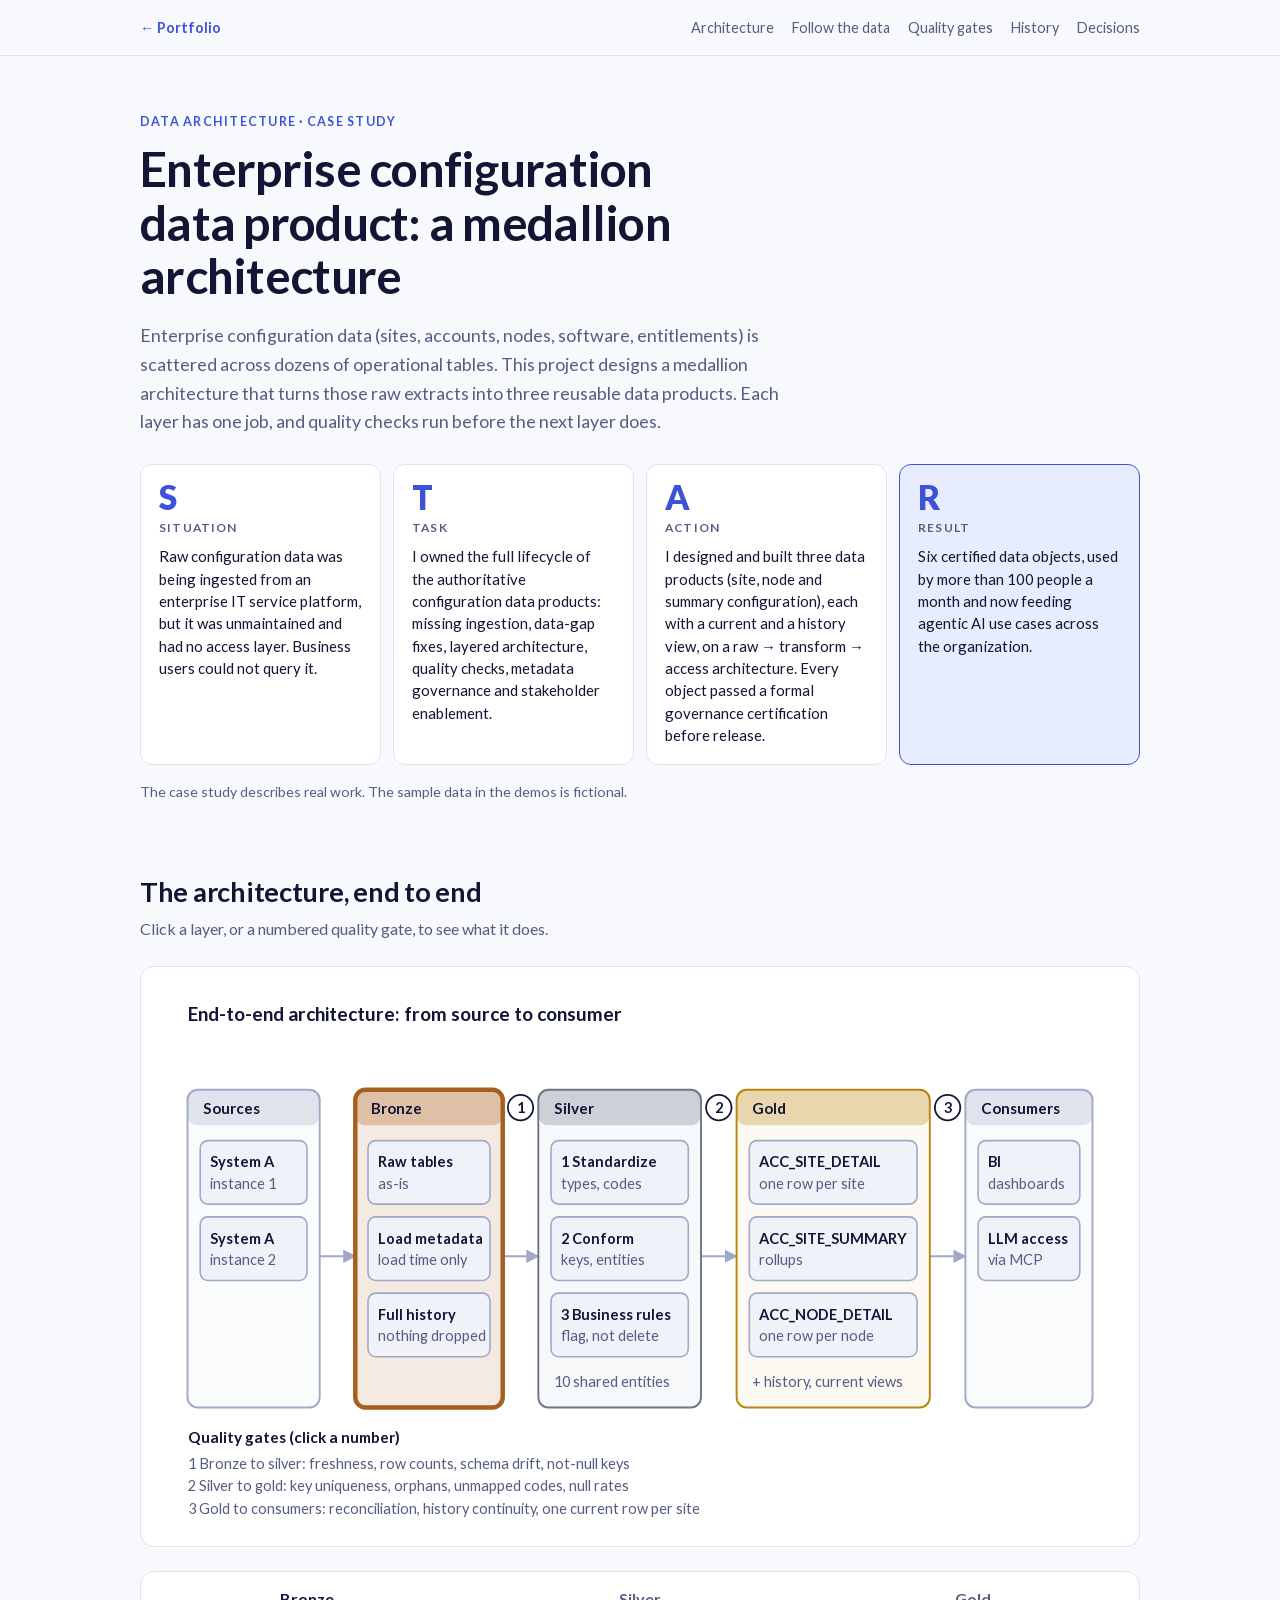
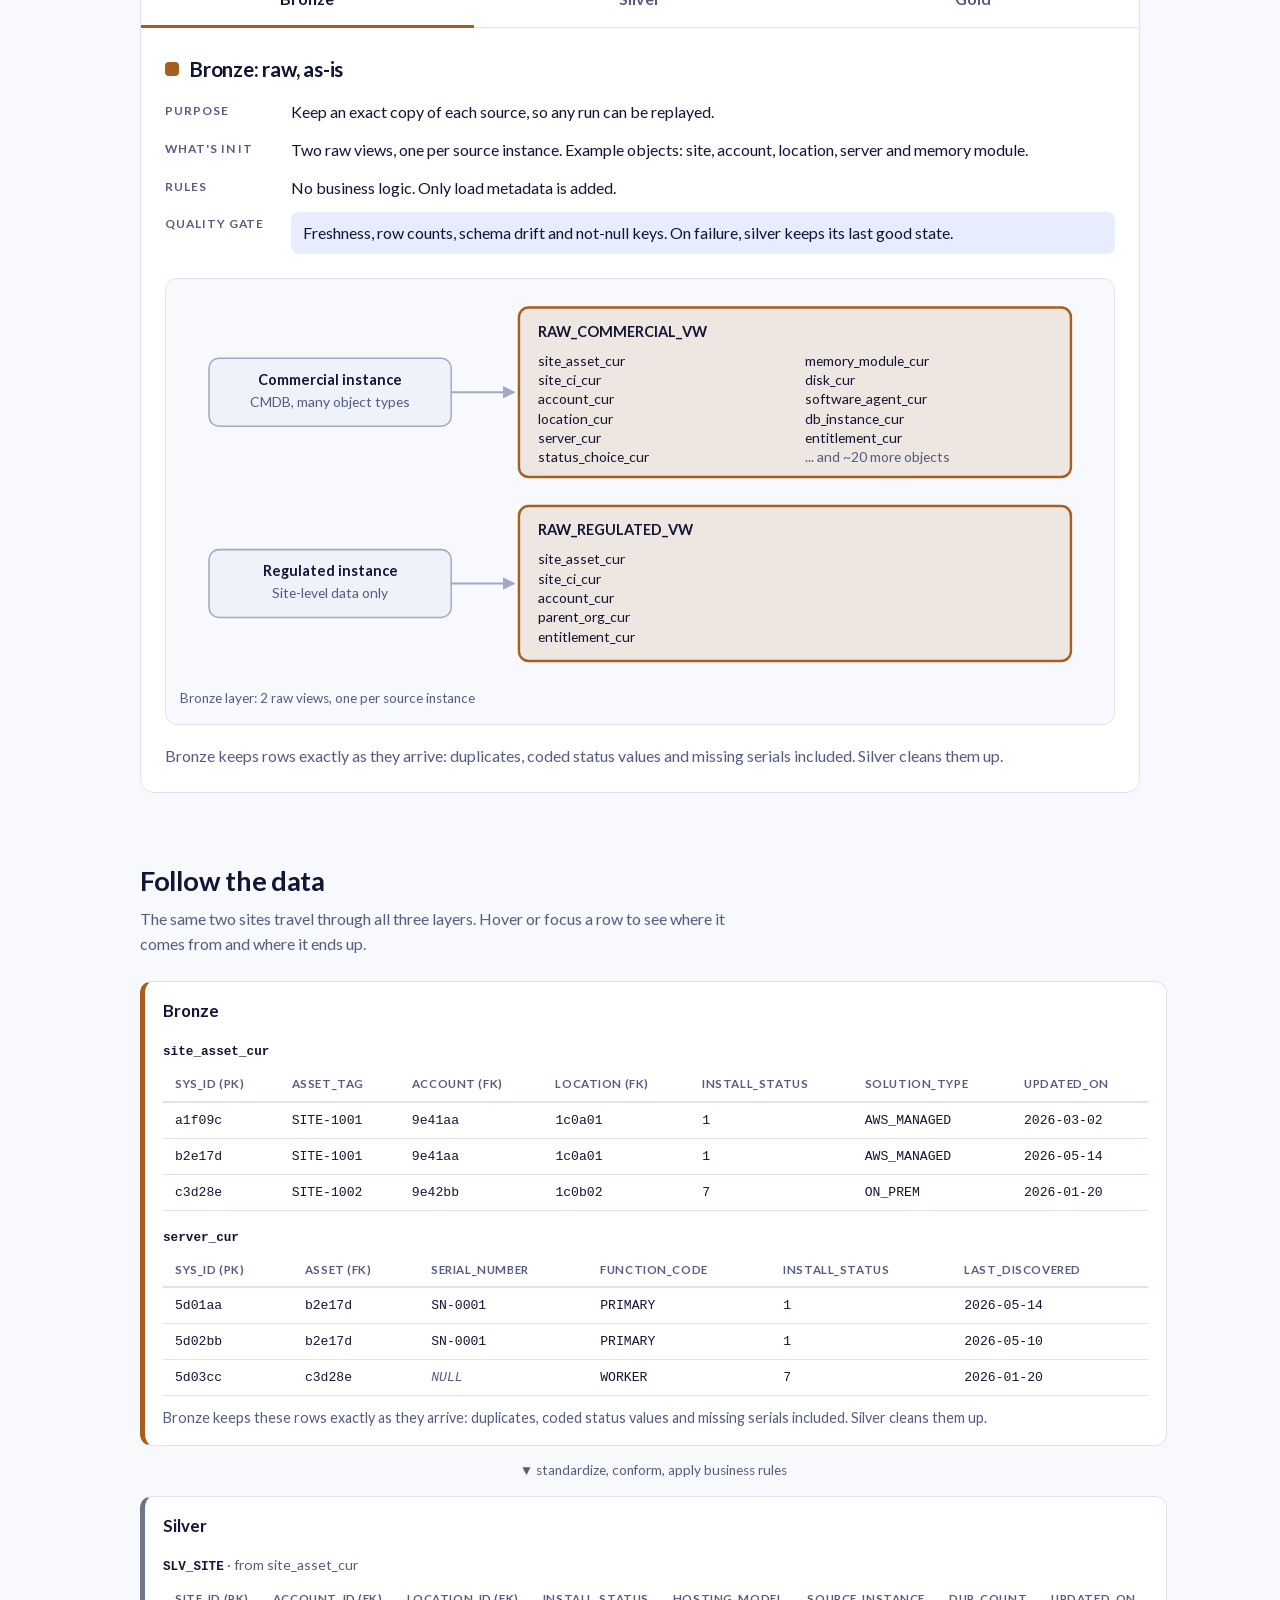
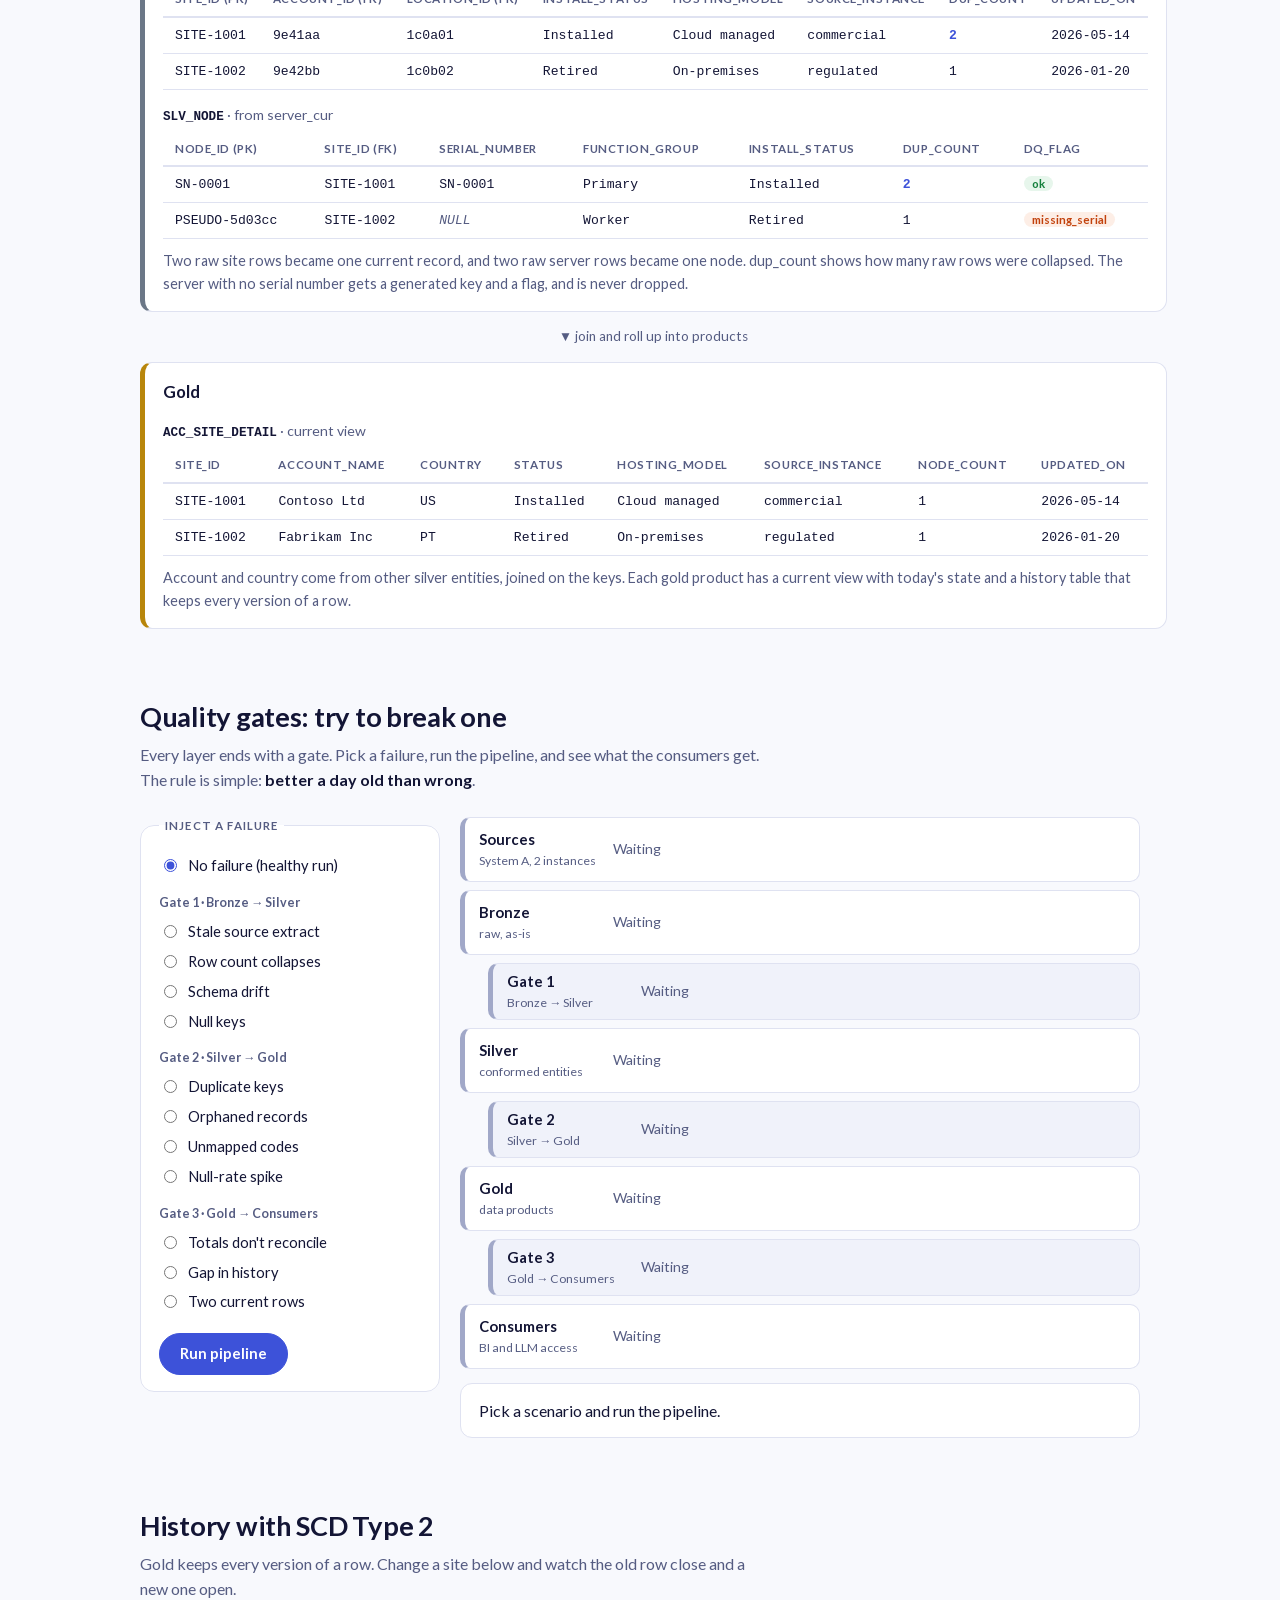
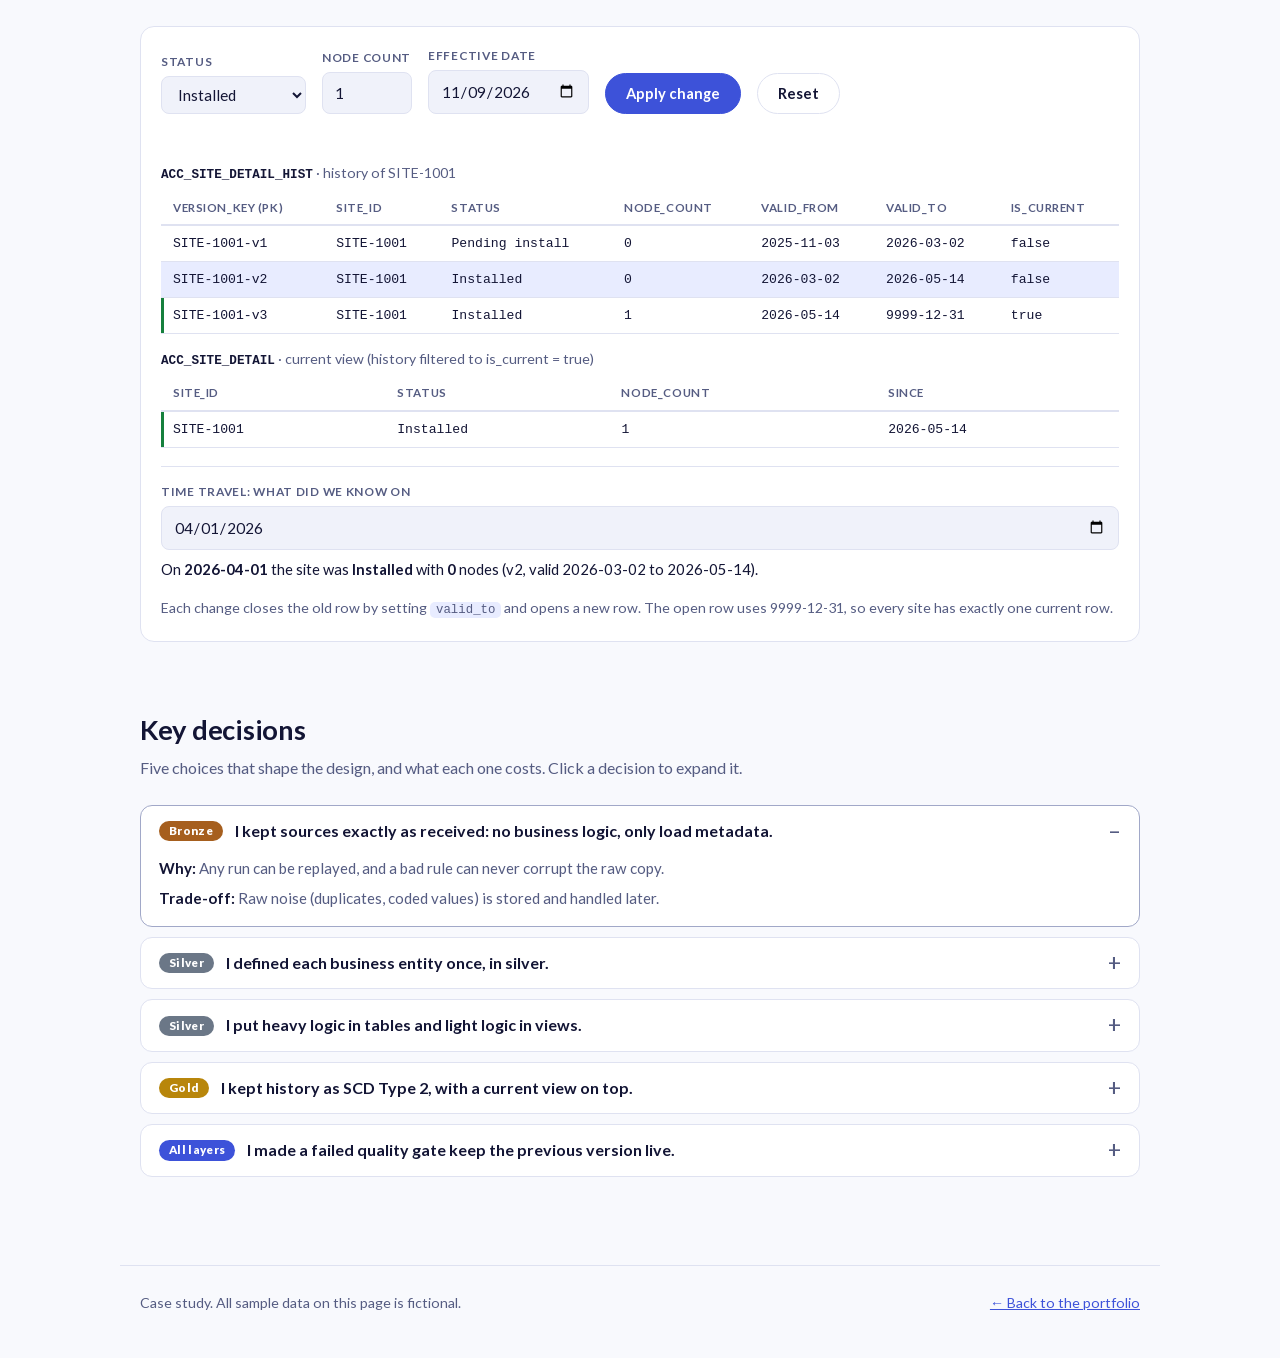
==== commit ea6ff3c4: "Apply new look and feel: Lato font and indigo palette - Add self-hosted Lato (Regular, Bold, Black; " ====
--- a/projects/medallion-architecture/index.html
+++ b/projects/medallion-architecture/index.html
@@ -5,7 +5,11 @@
   <meta name="viewport" content="width=device-width, initial-scale=1">
   <title>Medallion Architecture — Case study</title>
   <meta name="description" content="Case study: a medallion architecture (bronze, silver, gold) that turns raw enterprise configuration data into three reusable data products, with quality gates, SCD Type 2 history and a decision log.">
-  <link rel="stylesheet" href="styles.css?v=20261113b">
+  <link rel="preload" href="../../fonts/lato-400.woff2" as="font" type="font/woff2" crossorigin>
+  <link rel="preload" href="../../fonts/lato-700.woff2" as="font" type="font/woff2" crossorigin>
+  <link rel="preload" href="../../fonts/lato-900.woff2" as="font" type="font/woff2" crossorigin>
+  <link rel="stylesheet" href="../../fonts/lato.css?v=20261114c">
+  <link rel="stylesheet" href="styles.css?v=20261114c">
   <script>
     // Use the theme saved on the portfolio before first paint to avoid a flash
     try {
@@ -202,6 +206,6 @@
   <p><a href="../../index.html#projects">← Back to the portfolio</a></p>
 </footer>
 
-<script src="app.js"></script>
+<script src="app.js?v=20261114c"></script>
 </body>
 </html>
--- a/fonts/lato.css
+++ b/fonts/lato.css
@@ -0,0 +1,25 @@
+/* Lato (Latin subset), self-hosted. Designed by Łukasz Dziedzic, SIL Open Font License 1.1. */
+@font-face {
+  font-family: "Lato";
+  font-style: normal;
+  font-weight: 400;
+  font-display: swap;
+  src: url("lato-400.woff2") format("woff2");
+  unicode-range: U+0000-00FF, U+0131, U+0152-0153, U+02BB-02BC, U+02C6, U+02DA, U+02DC, U+0304, U+0308, U+0329, U+2000-206F, U+20AC, U+2122, U+2191, U+2193, U+2212, U+2215, U+FEFF, U+FFFD;
+}
+@font-face {
+  font-family: "Lato";
+  font-style: normal;
+  font-weight: 700;
+  font-display: swap;
+  src: url("lato-700.woff2") format("woff2");
+  unicode-range: U+0000-00FF, U+0131, U+0152-0153, U+02BB-02BC, U+02C6, U+02DA, U+02DC, U+0304, U+0308, U+0329, U+2000-206F, U+20AC, U+2122, U+2191, U+2193, U+2212, U+2215, U+FEFF, U+FFFD;
+}
+@font-face {
+  font-family: "Lato";
+  font-style: normal;
+  font-weight: 900;
+  font-display: swap;
+  src: url("lato-900.woff2") format("woff2");
+  unicode-range: U+0000-00FF, U+0131, U+0152-0153, U+02BB-02BC, U+02C6, U+02DA, U+02DC, U+0304, U+0308, U+0329, U+2000-206F, U+20AC, U+2122, U+2191, U+2193, U+2212, U+2215, U+FEFF, U+FFFD;
+}
--- a/projects/medallion-architecture/styles.css
+++ b/projects/medallion-architecture/styles.css
@@ -1,13 +1,13 @@
 :root {
-  --bg: #fafaf8;
+  --bg: #f8f9fd;
   --surface: #ffffff;
-  --surface-2: #f3f4f6;
-  --text: #1c1c1c;
-  --muted: #5f6670;
-  --border: #e3e3de;
-  --edge: #9aa5b1;
-  --accent: #3b5bdb;
-  --accent-soft: #eef1fd;
+  --surface-2: #f0f2fa;
+  --text: #131535;
+  --muted: #555c82;
+  --border: #dfe2f1;
+  --edge: #a1a8c8;
+  --accent: #3d52d9;
+  --accent-soft: #e8ecff;
   --bronze: #a65f1e;
   --silver: #6b7787;
   --gold: #b8860b;
@@ -15,20 +15,20 @@
   --ok-soft: #e7f6ec;
   --bad: #c2410c;
   --bad-soft: #fdeee6;
-  --sans: -apple-system, BlinkMacSystemFont, "Segoe UI", Inter, Roboto, sans-serif;
+  --sans: Lato, -apple-system, BlinkMacSystemFont, "Segoe UI", Roboto, sans-serif;
   --mono: ui-monospace, SFMono-Regular, Menlo, Consolas, monospace;
 }
 @media (prefers-color-scheme: dark) {
   :root:not([data-theme="light"]) {
-    --bg: #0f1115; --surface: #171a21; --surface-2: #1e222b; --text: #e8e8e6; --muted: #9aa0aa;
-    --border: #272b34; --edge: #5b6574; --accent: #7c9bff; --accent-soft: #1a2038;
+    --bg: #131535; --surface: #1c1e45; --surface-2: #232652; --text: #edf0fb; --muted: #a0a8cc;
+    --border: #2f3365; --edge: #545c96; --accent: #9db4ff; --accent-soft: #20285b;
     --bronze: #d9954f; --silver: #a3afbe; --gold: #e5bc45;
     --ok: #4ade80; --ok-soft: #12281b; --bad: #fb923c; --bad-soft: #2b1b12;
   }
 }
 :root[data-theme="dark"] {
-  --bg: #0f1115; --surface: #171a21; --surface-2: #1e222b; --text: #e8e8e6; --muted: #9aa0aa;
-  --border: #272b34; --edge: #5b6574; --accent: #7c9bff; --accent-soft: #1a2038;
+  --bg: #131535; --surface: #1c1e45; --surface-2: #232652; --text: #edf0fb; --muted: #a0a8cc;
+  --border: #2f3365; --edge: #545c96; --accent: #9db4ff; --accent-soft: #20285b;
   --bronze: #d9954f; --silver: #a3afbe; --gold: #e5bc45;
   --ok: #4ade80; --ok-soft: #12281b; --bad: #fb923c; --bad-soft: #2b1b12;
 }
@@ -59,7 +59,7 @@
 
 main { max-width: 1040px; margin: 0 auto; padding: 0 20px 40px; }
 section { padding: 64px 0 8px; }
-h2 { font-size: 1.7rem; letter-spacing: -.02em; line-height: 1.2; }
+h2 { font-size: 1.7rem; letter-spacing: -.01em; line-height: 1.2; }
 .intro { color: var(--muted); margin: 8px 0 24px; max-width: 70ch; }
 .intro strong { color: var(--text); }
 .note { color: var(--muted); font-size: .88rem; margin-top: 16px; }
@@ -67,12 +67,12 @@
 /* ---------- Hero ---------- */
 .hero { padding-top: 56px; }
 .kicker { font-size: .78rem; letter-spacing: .1em; text-transform: uppercase; font-weight: 700; color: var(--accent); }
-h1 { font-size: clamp(1.9rem, 5vw, 3rem); line-height: 1.12; letter-spacing: -.025em; margin: 10px 0 18px; max-width: 22ch; }
+h1 { font-size: clamp(1.9rem, 5vw, 3rem); line-height: 1.12; letter-spacing: -.015em; margin: 10px 0 18px; max-width: 22ch; }
 .lead { font-size: 1.12rem; color: var(--muted); max-width: 68ch; }
 .star { list-style: none; display: grid; grid-template-columns: repeat(auto-fit, minmax(230px, 1fr)); gap: 12px; margin-top: 28px; }
 .star li { background: var(--surface); border: 1px solid var(--border); border-radius: 12px; padding: 16px 18px 18px; display: flex; flex-direction: column; gap: 4px; }
 .star li.star-result { border-color: var(--accent); background: var(--accent-soft); }
-.star-letter { font-size: 2.1rem; font-weight: 800; line-height: 1; color: var(--accent); letter-spacing: -.02em; }
+.star-letter { font-size: 2.1rem; font-weight: 800; line-height: 1; color: var(--accent); letter-spacing: -.01em; }
 .star h3 { font-size: .74rem; letter-spacing: .1em; text-transform: uppercase; color: var(--muted); font-weight: 700; margin-bottom: 4px; }
 .star p { font-size: .93rem; line-height: 1.5; }
 
@@ -213,7 +213,7 @@
 .pill { flex: none; }
 .pill { font-size: .72rem; font-weight: 800; padding: 2px 10px; border-radius: 99px; color: #fff; display: inline-block; letter-spacing: .03em; }
 .pill.bronze { background: var(--bronze); } .pill.silver { background: var(--silver); } .pill.gold { background: var(--gold); } .pill.all { background: var(--accent); }
-[data-theme="dark"] .pill, :root:not([data-theme="light"]) .pill { color: #10131a; }
+[data-theme="dark"] .pill, :root:not([data-theme="light"]) .pill { color: #131535; }
 @media (prefers-color-scheme: light) { :root:not([data-theme="dark"]) .pill { color: #fff; } }
 
 .end { max-width: 1040px; margin: 40px auto 0; padding: 26px 20px 50px; border-top: 1px solid var(--border); color: var(--muted); font-size: .88rem; display: flex; justify-content: space-between; flex-wrap: wrap; gap: 8px; }
